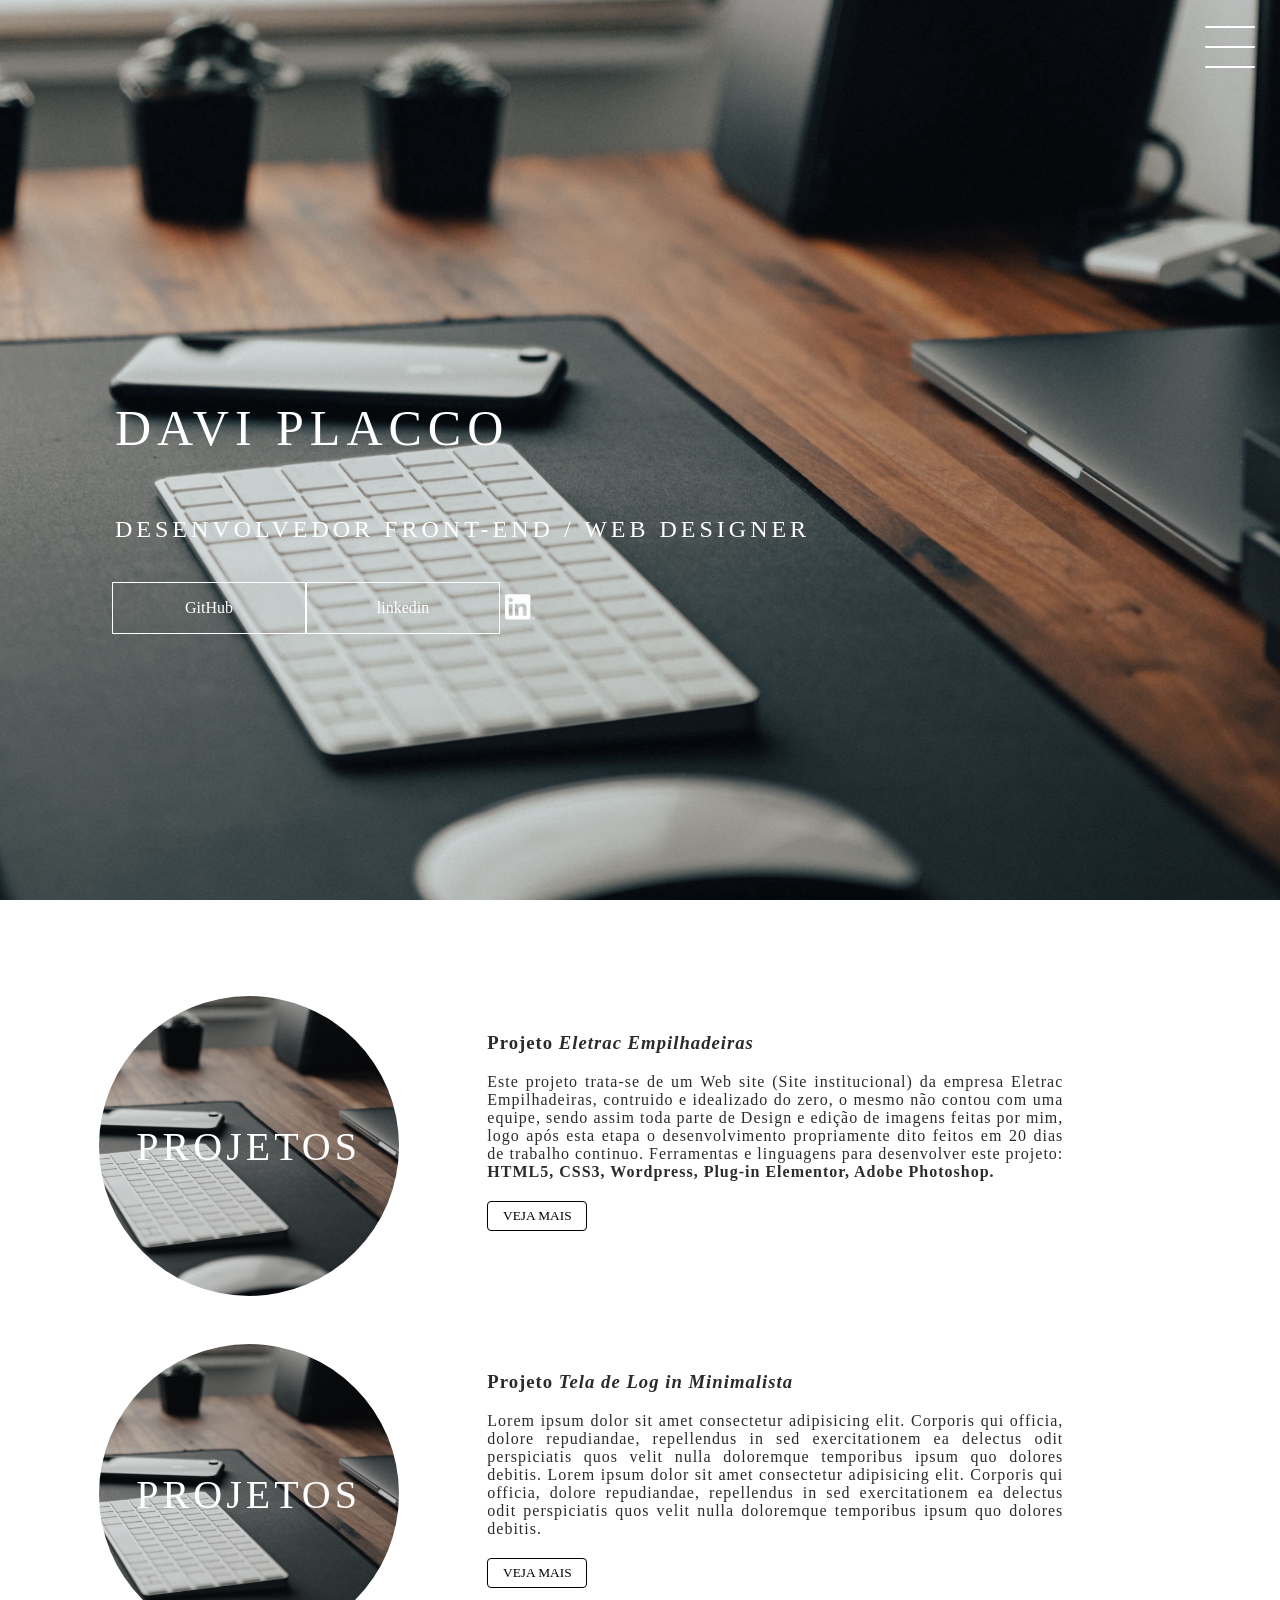
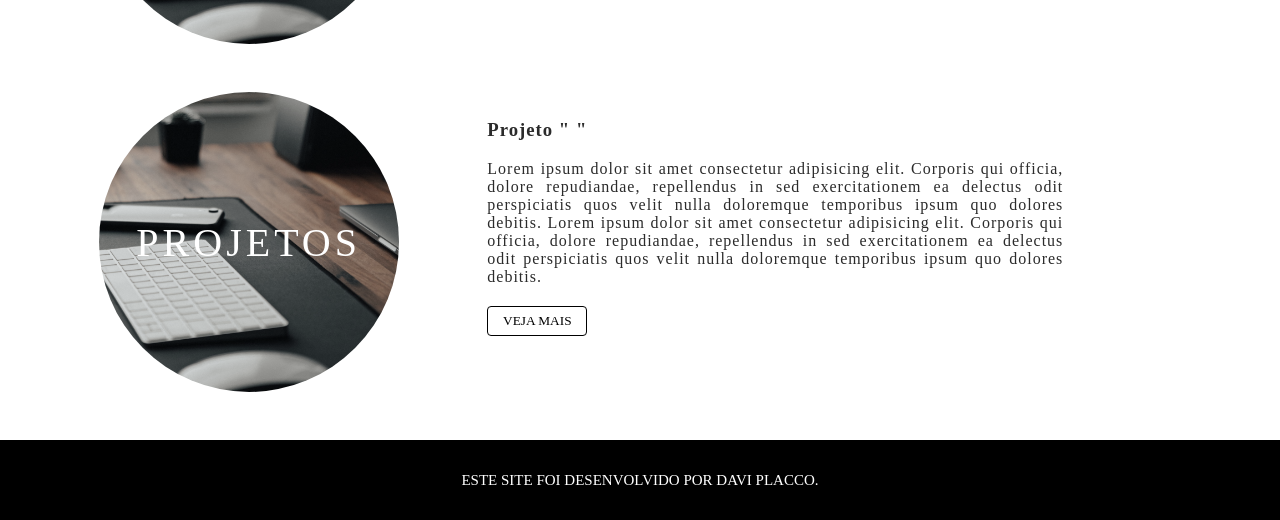
==== index.html @ 572da5db "Adicionando Projeto Tela de Log in" ====
<!DOCTYPE html>
<html lang="pt-Br">
<head>
    <meta charset="UTF-8">
    <meta http-equiv="X-UA-Compatible" content="IE=edge">
    <meta name="viewport" content="width=device-width, initial-scale=1.0">
    <title>Portifólio</title>
    <link rel="stylesheet" href="style.css">
</head>
<body>
    <header class="header-container">
     <div class="container">
         <div class="checkbox-container">
             <div class="checkbox-wrapper">
                <input type="checkbox" id="toggle">
                <label class="checkbox" for="toggle">
                    <div class="trace"></div>
                    <div class="trace"></div>
                    <div class="trace"></div>
                </label>
                <div class="menu"></div>
                 <nav class="menu-items">
                  <ul>
                     <li>
                      <a href="https://github.com/DaviPlacco">Git Hub</a>
                     </li>
                     <br>
                     <li>
                      <a href="https://www.linkedin.com/in/davi-placco-9b943217a">LINKEDIN</a> 
                     </li>
                     <br>
                     <li>
                      <a href="#">CURRÍCULO</a>
                     </li>
                   </ul>
                </nav> 
               </div>
         </div>
     </div>
       <h1>DAVI PLACCO</h1>
       <h2>DESENVOLVEDOR FRONT-END / WEB DESIGNER</h2>
       <div class="social-midia"> 
        <a href="https://github.com/DaviPlacco"> GitHub </a>
        <a href="https://www.linkedin.com/in/davi-placco-9b943217a"> linkedin </a>
        <img class="logo-linkedin" src="linkedin.svg">
       </div> 
    </header>
    <main class="container">
        <div class="card-container">
            <div class="card">
                <div class="card-wrapper">
                    <h2> Projetos </h2>
                    <p> VENHA CONFERIR </p>
                </div> 
            </div>      
            <div class="card-text">
                <h3>
                    Projeto<i> Eletrac Empilhadeiras </i> <img src="" alt=""> 
                </h3>
                    Este projeto trata-se de um Web site (Site institucional) da empresa Eletrac Empilhadeiras,
                    contruido e idealizado do zero, o mesmo não contou com uma equipe, sendo assim toda parte de Design
                    e edição de imagens feitas por mim, logo após esta etapa o desenvolvimento propriamente dito feitos
                    em 20 dias de trabalho continuo. Ferramentas e linguagens para desenvolver este projeto:<strong> HTML5, CSS3,
                    Wordpress, Plug-in Elementor, Adobe Photoshop.</strong>
                <button class="botão1"> <a href="https://eletracempilhadeiras.com.br"> VEJA MAIS </a> </button>    
            </div>       
        </div>  
        </div>    
        <div class="card-container">
            <div class="card">
                <div class="card-wrapper">
                    <h2> Projetos </h2>
                    <p> VENHA CONFERIR </p>
                </div> 
            </div>      
            <div class="card-text">
                <h3>
                    Projeto <i> Tela de Log in Minimalista </i>
                </h3>
                    Lorem ipsum dolor sit amet consectetur adipisicing elit. Corporis qui officia,
                     dolore repudiandae, repellendus in sed exercitationem ea delectus odit 
                    perspiciatis quos velit nulla doloremque temporibus ipsum quo dolores debitis.
                    Lorem ipsum dolor sit amet consectetur adipisicing elit. Corporis qui officia,
                     dolore repudiandae, repellendus in sed exercitationem ea delectus odit 
                    perspiciatis quos velit nulla doloremque temporibus ipsum quo dolores debitis.
                    <button class="botão2"> <a href="https://daviplacco.github.io/Login_screen/"> VEJA MAIS </a> </button>
            </div>       
        </div>
        </div>
        <div class="card-container">
            <div class="card">
                <div class="card-wrapper">
                    <h2> Projetos </h2>
                    <p> VENHA CONFERIR </p>
                </div> 
            </div>      
            <div class="card-text">
                <h3>
                    Projeto "            "
                </h3>
                    Lorem ipsum dolor sit amet consectetur adipisicing elit. Corporis qui officia,
                     dolore repudiandae, repellendus in sed exercitationem ea delectus odit 
                    perspiciatis quos velit nulla doloremque temporibus ipsum quo dolores debitis.
                    Lorem ipsum dolor sit amet consectetur adipisicing elit. Corporis qui officia,
                     dolore repudiandae, repellendus in sed exercitationem ea delectus odit 
                    perspiciatis quos velit nulla doloremque temporibus ipsum quo dolores debitis.
                    <button class="botão3"> <a href=""> VEJA MAIS </a> </button>
            </div>       
        </div>
        </div>
    </main>
    <footer class="footer">
        ESTE SITE FOI DESENVOLVIDO POR DAVI PLACCO.
    </footer>
</body>
</html>
---- style.css ----
body{
    margin: 0;
    padding: 0;
}
.header-container{
    width: 100vw;
    height: 100vh;
    background-color: rgb(255, 255, 255);
    background-image: url(background.jpg);
    background-repeat: no-repeat;
    background-position: center;
    background-size: cover;
    display: flex;
    flex-direction: column;
    justify-content: flex-start;
    justify-content: center;
    box-sizing: border-box;
    padding: 0 112px;
    position: relative;
    
}
h1{
    font-size: 50px;
    text-transform: uppercase;
    letter-spacing: 6px;
    color: white;
    border-radius: 5px;
    padding: 3px;
    animation: fade 2s ease-in-out;
    display: flex;
    width: fit-content;
    transition: 600ms ease-in-out;
    font-weight: 100;
}
@keyframes fade{
    0% {opacity: 0;}
    100% {opacity: 1;}
}
h1:hover{
    background-color: rgba(255, 255, 255, 0.842);
    color: black;
    font-weight: 100;
    cursor: grab;
}
h2{
    text-transform: uppercase;
    letter-spacing: 4px;
    color: rgb(255, 255, 255);
    animation: fade2 2.5s ease-in-out;
    width: fit-content;
    transition: 600ms ease-in-out;
    padding: 3px;
    font-weight: 100;
}
@keyframes fade2{
    0% {opacity: 0;}
    100% {opacity: 1;}
}
h2:hover{
    background-color: rgba(255, 255, 255, 0.842);
    color: black;
    font-weight: 100;
    cursor: grab;
}
.social-midia{
    margin-top: 1rem;
    display: flex;
    
}
.social-midia a{
    text-decoration: none;
    color: white;
    padding: 1rem 4rem;
    border: solid 1px white;
    min-width: 4rem;
    display: flex;
    align-items: center;
    justify-content: center;
    transition: 0.5s ease-in-out;
    animation: fade3 2.8s ease-in-out;
}
@keyframes fade3{
    0%{opacity: 0;}
    100%{opacity: 1;}
}
a:hover{
    background-color: white;
    color: black;
    
}
.checkbox-container{
    display: flex;
    align-items: center;
    justify-content: center;
}
.checkbox{
    width: 100px;
    height: 100px;
    position: absolute;
    right: 0;
    top: 0;
    cursor: pointer;
    display: flex;
    justify-content: center;
    z-index: 9999;
    transition: 400ms ease-in-out 0s;
}
.checkbox .trace{
    width: 50px;
    height: 2px;
    border-radius: 4px;
    background-color: white;
    position: absolute;
    transition: 0.5s ease-in-out;
}
.checkbox .trace:nth-child(1){
    top: 26px;
    transform: rotate(0);
}
.checkbox .trace:nth-child(2){
    top: 46px;
    transform: rotate(0);
}
.checkbox .trace:nth-child(3){
    top: 66px;
    transform: rotate(0);
}
#toggle{
    display: none;
    transition: 200ms ease-in-out;
}
.menu{
    position: absolute;
    top: 28px;
    right: 30px;
    background-color: transparent;
    width: 10px;
    border-radius: 50%;
    box-shadow: 0px 0px 0px 0px;
    z-index: -1;
    transition: 400ms ease-in-out;
}
.menu-items{
    position: fixed;
    width: 100%;
    height: 100vh;
    right: 100px;
    bottom: 200px;
    left: 20px;
    display: flex;
    justify-content: center;
    align-items: center;
    z-index: 2;
    opacity: 0;
    visibility: hidden;
    transition: 400ms ease-in-out;

}
.menu-items ul{
    list-style-type: none;
}
.menu-items ul li a{
    margin: 10px 0px;
    color: black;
    text-decoration: none;
    text-transform: uppercase;
    letter-spacing: 4px;
    font-size: 40px;
    justify-content: center;
    align-items: center;
}
#toggle:checked + .checkbox .trace:nth-child(1){
    transform: rotate(45deg);
    top: 47px;
    background-color: black;
    z-index: 2;
}
#toggle:checked + .checkbox .trace:nth-child(2){
    transform: translate(-100px);
    width: 30px;
    visibility: hidden;
    opacity: 0;
    background-color: black;
    z-index: 2;
}
#toggle:checked + .checkbox .trace:nth-child(3){
    transform: rotate(-45deg);
    top: 48px;
    background-color: black;
    z-index: 2;
}
#toggle:checked + .checkbox{
    background-color: white;
}
#toggle:checked ~ .menu{
    box-shadow: 0px 0px 0px 100vmax #fff;
    z-index: 1;
    
}
#toggle:checked ~ .menu-items{
   visibility: visible;
   opacity: 1;
}
.logo-linkedin{
    width: 30px;
    height: 30px;
    align-items: center;
    padding-top: 10px;
    padding-left: 5px;
    transition: 0.5s ease-in-out;
    animation: fade-in 2.5s ease-in-out;
}
@keyframes fade-in{
    0%{opacity: 0;}
    100%{opacity: 1;}
}
.logo-linkedin:hover{
    transform: scale(1.1);
    cursor: grab;
}
.container{
    height: auto;
    width: auto;
    display: flex;
    flex-direction: column;
    justify-content: space-evenly;
    margin: 3rem 0;
}
.card-container{
    display: flex;
    justify-content: space-evenly;
    width: 90%;
    align-items: center;
}
.card{
    width: 300px;
    height: 300px;
    justify-content: center;
    align-items: center;
    margin: 3rem 0 0 0;
    border-radius: 100%;
    margin-left: 10px;
    display: flex;
    background-color: white;
    background-image: url(background.jpg);
    background-position: center;
    background-size: cover;
    background-repeat: no-repeat;
    filter: grayscale(0.5);
    transition: 0.5s ease-in-out;
    color: black;
    cursor: pointer;
}
.card-text{
    width: 50%;
    letter-spacing: 1px;
    color: rgb(43, 43, 43);
    text-align: justify;
}
.card-wrapper{
    text-align: center;
    display: flex;
    justify-content: center;
    flex-direction: column;
    align-items: center;
    position: relative;
}
.card-wrapper::before{
    position: absolute;
    content: '';
    height: 100px;
    width: 100px;
    border-radius: 50%;
    display: block;
    opacity: 0;
    transition: 0.5s ease-in-out;
    border: 1px solid white;
}
.card-wrapper h2{
    font-size: 40px;
    margin: 0%;
    text-transform: uppercase;
    transition: 0.5s ease-in-out;
}
.card-wrapper p{
    font-size: 0px;
    visibility: visible;
    text-transform: uppercase;
    font-weight: bold;
    transition: 0.5s ease-in-out;
}
.card:hover{
    filter: unset;
    box-shadow: 0px 5px 12px 0px rgba(0, 0, 0, 0.913);
}
.card:hover > .card-wrapper::before{
    opacity: 1;
    height: 260px;
    width: 260px;
}
.card:hover > .card-wrapper p{
    visibility: visible;
    opacity: 1;
    font-size: 14px;
    color: rgb(255, 255, 255);
    
}
.footer{
    display: flex;
    font-size: 15px;
    width: 100%;
    height: 80px;
    background-color: black;
    color: white;
    align-items: center;
    justify-content: center;
}
.botão1{
    width: 100px;
    height: 30px;
    color: black;
    border: solid 0.5px black;
    background-color: transparent;
    border-radius: 4px;
    display: flex;
    align-items: center;
    justify-content: center;
    transition: 0.5s ease-in-out;
    animation: fade-1 2.5s ease-in-out;
    margin: 20px 0 0 0;
    text-decoration: none;
}
.botão1 a{
    text-decoration: none;
    color: black;
    font-family: Georgia, 'Times New Roman', Times, serif;
}
@keyframes fade-1{
    0% {opacity: 0;}
    100% {opacity: 1;}
}
.botão1:hover{
    scale: 1.05;
    box-shadow: 0px 5px 5px 0px black;
    cursor: grabbing;
}
.botão2{
    width: 100px;
    height: 30px;
    color: black;
    border: solid 0.5px black;
    background-color: transparent;
    border-radius: 4px;
    display: flex;
    align-items: center;
    justify-content: center;
    transition: 0.5s ease-in-out;
    animation: fade-1 2.5s ease-in-out;
    margin: 20px 0 0 0;
    text-decoration: none;
}
.botão2 a{
    text-decoration: none;
    color: black;
    font-family: Georgia, 'Times New Roman', Times, serif;
}
@keyframes fade-1{
    0% {opacity: 0;}
    100% {opacity: 1;}
}
.botão2:hover{
    scale: 1.05;
    box-shadow: 0px 5px 5px 0px black;
    cursor: grabbing;
}
.botão3{
    width: 100px;
    height: 30px;
    color: black;
    border: solid 0.5px black;
    background-color: transparent;
    border-radius: 4px;
    display: flex;
    align-items: center;
    justify-content: center;
    transition: 0.5s ease-in-out;
    animation: fade-1 2.5s ease-in-out;
    margin: 20px 0 0 0;
    text-decoration: none;
}
.botão3 a{
    text-decoration: none;
    color: black;
    font-family: Georgia, 'Times New Roman', Times, serif;
}
@keyframes fade-1{
    0% {opacity: 0;}
    100% {opacity: 1;}
}
.botão3:hover{
    scale: 1.05;
    box-shadow: 0px 5px 5px 0px black;
    cursor: grabbing;
}
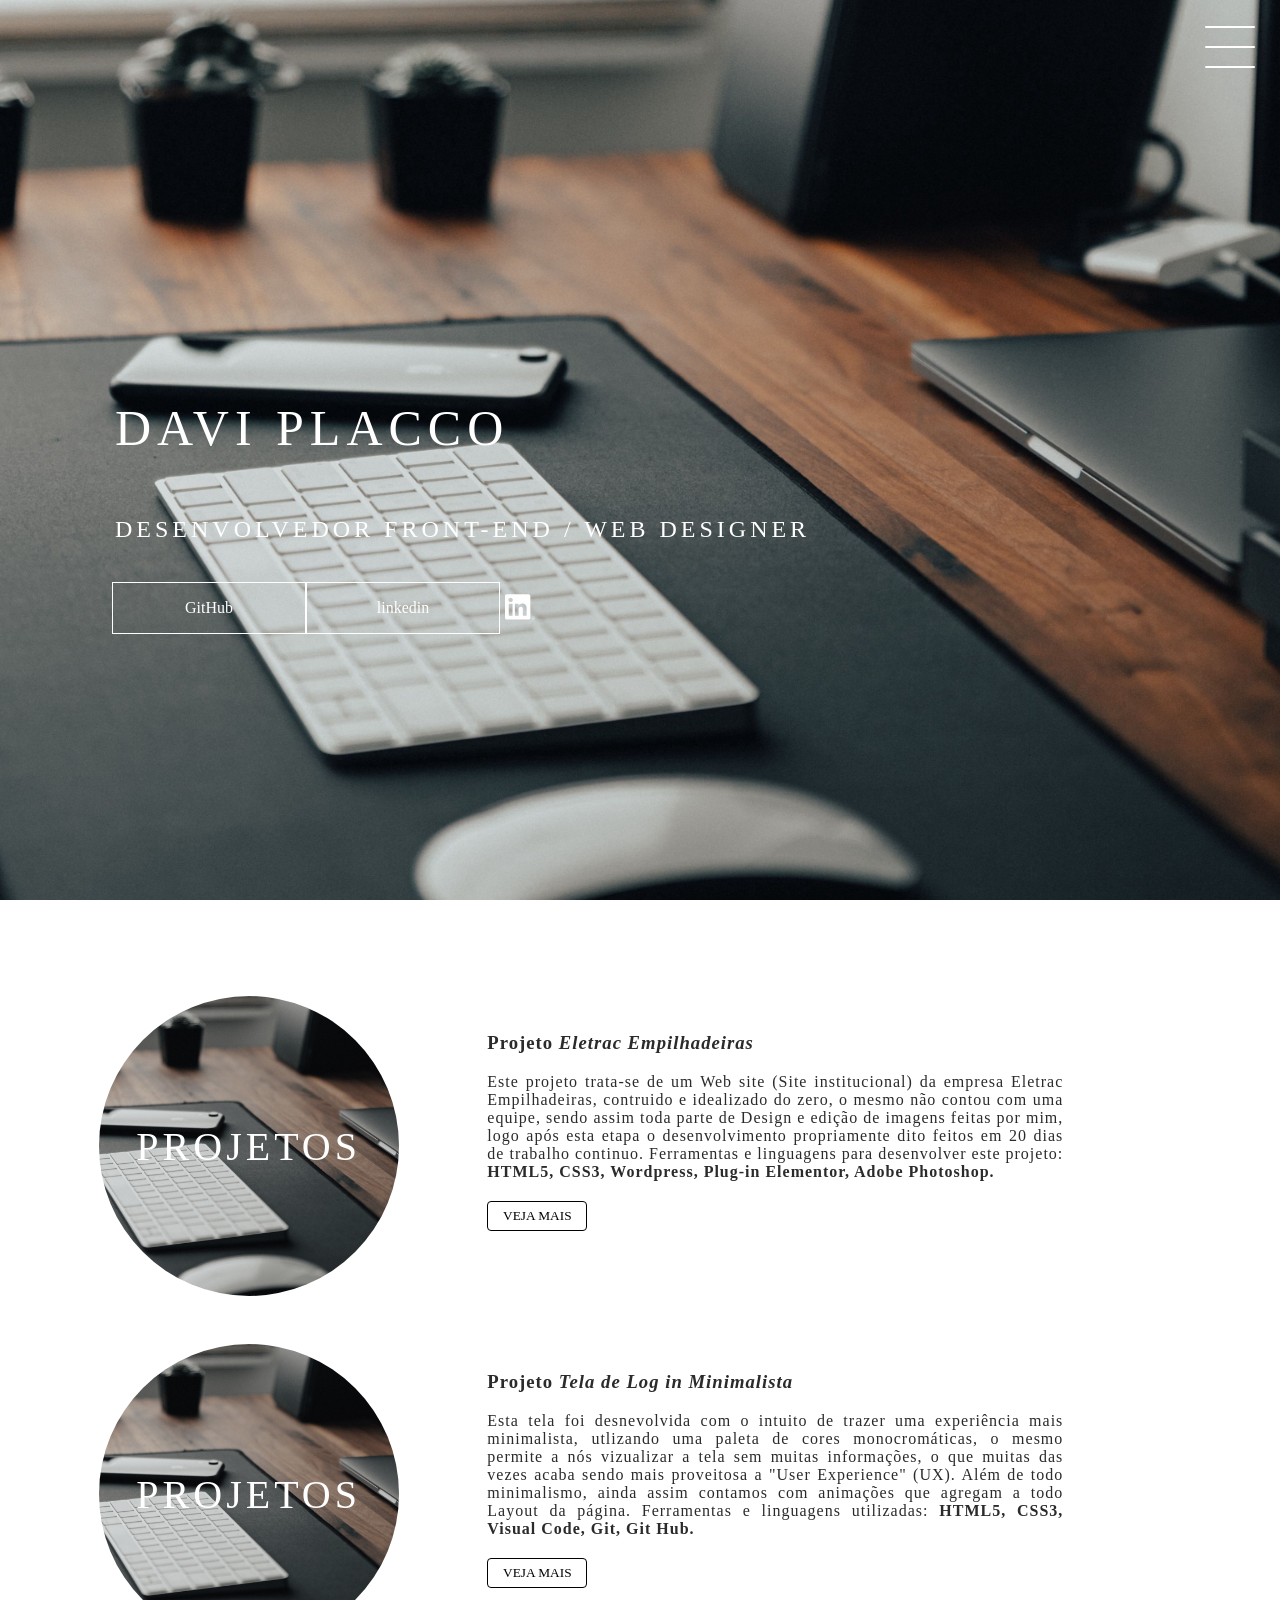
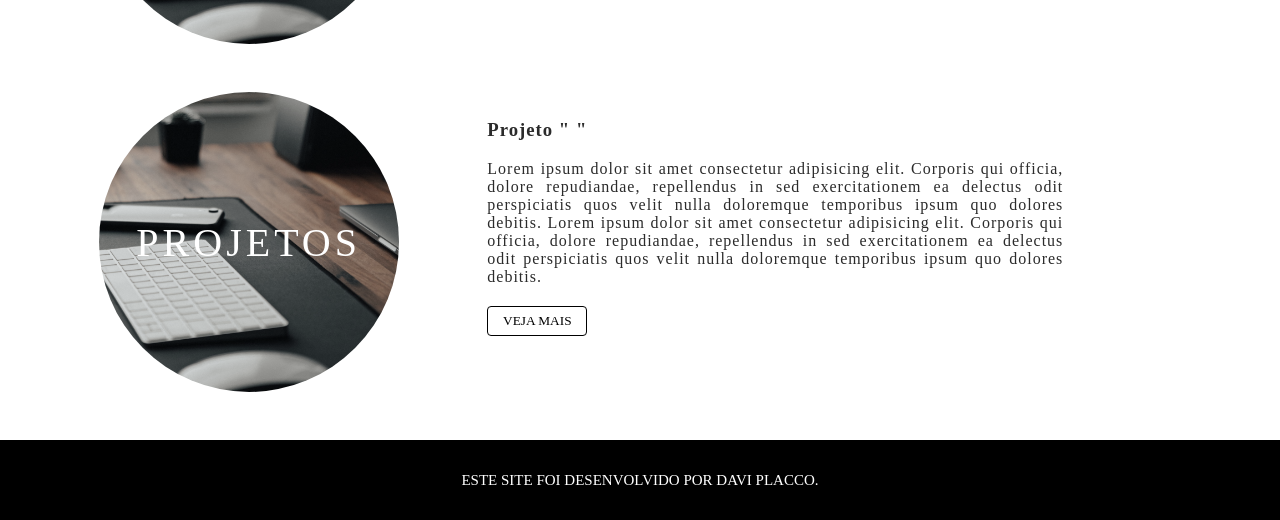
==== commit d6b06d05: "Adicionando texto ao projeto" ====
--- a/index.html
+++ b/index.html
@@ -77,12 +77,11 @@
                 <h3>
                     Projeto <i> Tela de Log in Minimalista </i>
                 </h3>
-                    Lorem ipsum dolor sit amet consectetur adipisicing elit. Corporis qui officia,
-                     dolore repudiandae, repellendus in sed exercitationem ea delectus odit 
-                    perspiciatis quos velit nulla doloremque temporibus ipsum quo dolores debitis.
-                    Lorem ipsum dolor sit amet consectetur adipisicing elit. Corporis qui officia,
-                     dolore repudiandae, repellendus in sed exercitationem ea delectus odit 
-                    perspiciatis quos velit nulla doloremque temporibus ipsum quo dolores debitis.
+                    Esta tela foi desnevolvida com o intuito de trazer uma experiência mais minimalista,
+                    utlizando uma paleta de cores monocromáticas, o mesmo permite a nós vizualizar a tela
+                    sem muitas informações, o que muitas das vezes acaba sendo mais proveitosa a "User Experience" (UX). 
+                    Além de todo minimalismo, ainda assim contamos com animações que agregam a todo Layout da página. Ferramentas 
+                    e linguagens utilizadas: <strong> HTML5, CSS3, Visual Code, Git, Git Hub. </strong>
                     <button class="botão2"> <a href="https://daviplacco.github.io/Login_screen/"> VEJA MAIS </a> </button>
             </div>       
         </div>
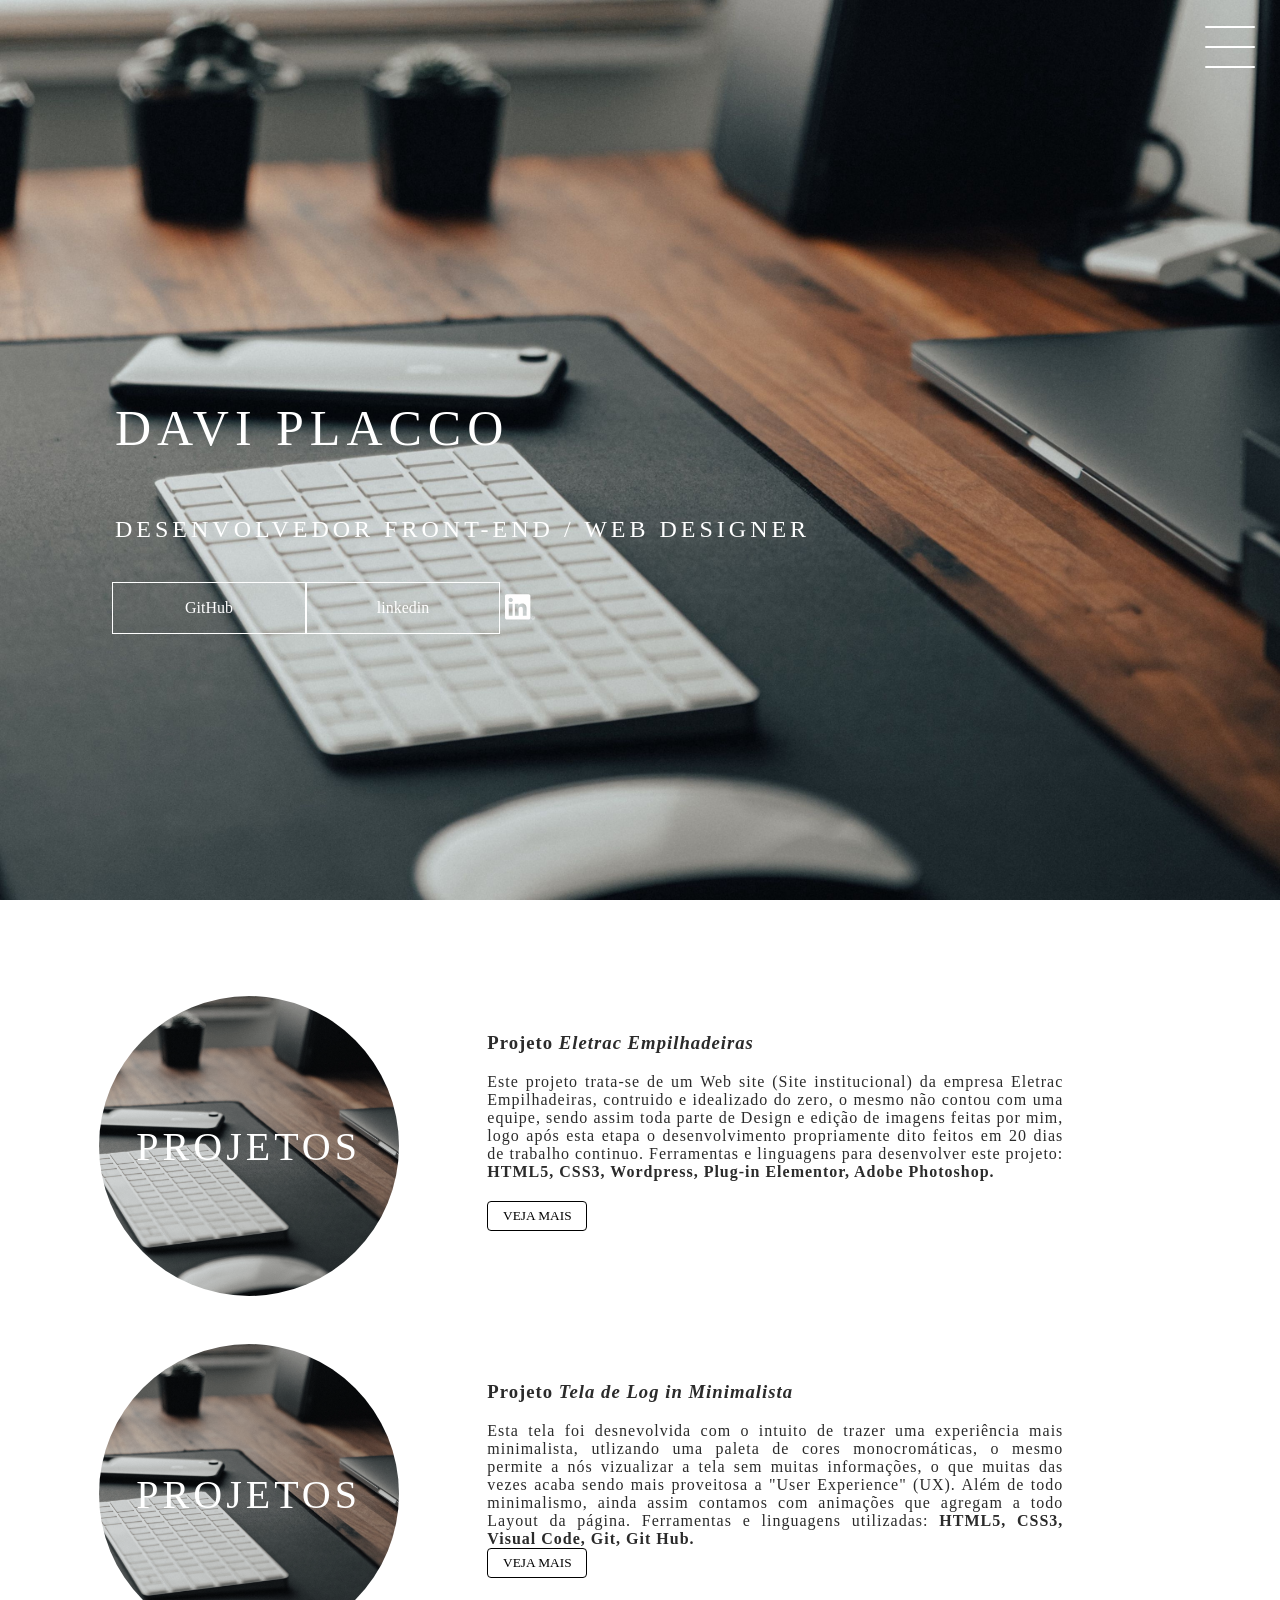
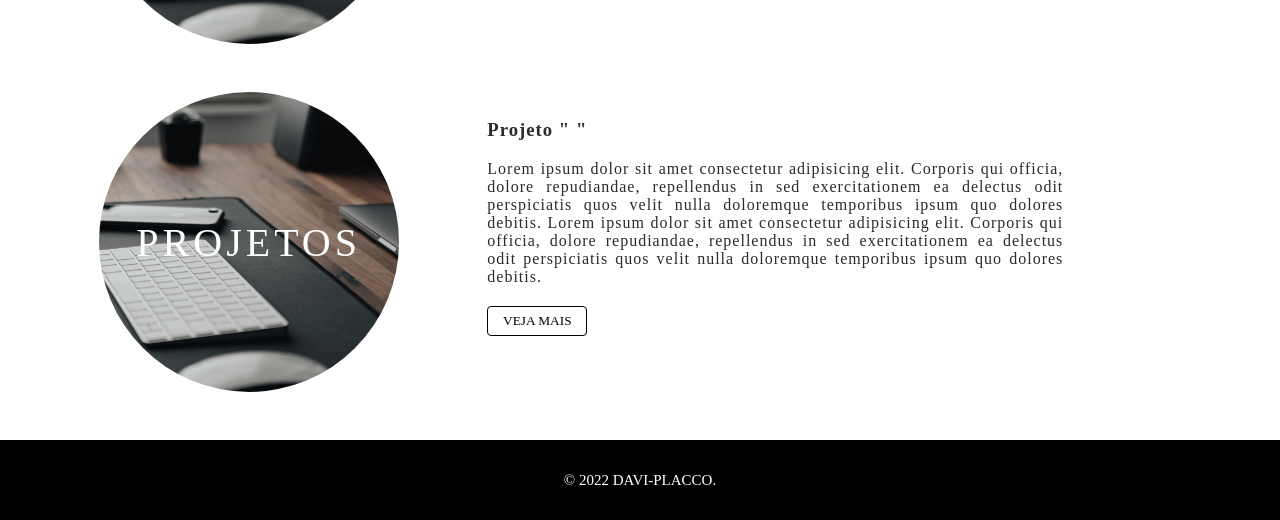
==== commit e10a1f7d: "Copyright" ====
--- a/index.html
+++ b/index.html
@@ -109,7 +109,7 @@
         </div>
     </main>
     <footer class="footer">
-        ESTE SITE FOI DESENVOLVIDO POR DAVI PLACCO.
+        © 2022 DAVI-PLACCO.
     </footer>
 </body>
 </html>
--- a/style.css
+++ b/style.css
@@ -12,12 +12,10 @@
     background-size: cover;
     display: flex;
     flex-direction: column;
-    justify-content: flex-start;
     justify-content: center;
     box-sizing: border-box;
     padding: 0 112px;
     position: relative;
-    
 }
 h1{
     font-size: 50px;
@@ -65,7 +63,7 @@
 .social-midia{
     margin-top: 1rem;
     display: flex;
-    
+
 }
 .social-midia a{
     text-decoration: none;
@@ -145,6 +143,7 @@
     width: 100%;
     height: 100vh;
     right: 100px;
+    top: 10px;
     bottom: 200px;
     left: 20px;
     display: flex;
@@ -195,7 +194,6 @@
 #toggle:checked ~ .menu{
     box-shadow: 0px 0px 0px 100vmax #fff;
     z-index: 1;
-    
 }
 #toggle:checked ~ .menu-items{
    visibility: visible;
@@ -308,7 +306,7 @@
 .footer{
     display: flex;
     font-size: 15px;
-    width: 100%;
+    width: 100vw;
     height: 80px;
     background-color: black;
     color: white;
@@ -356,7 +354,6 @@
     justify-content: center;
     transition: 0.5s ease-in-out;
     animation: fade-1 2.5s ease-in-out;
-    margin: 20px 0 0 0;
     text-decoration: none;
 }
 .botão2 a{
@@ -401,4 +398,4 @@
     scale: 1.05;
     box-shadow: 0px 5px 5px 0px black;
     cursor: grabbing;
-}+}
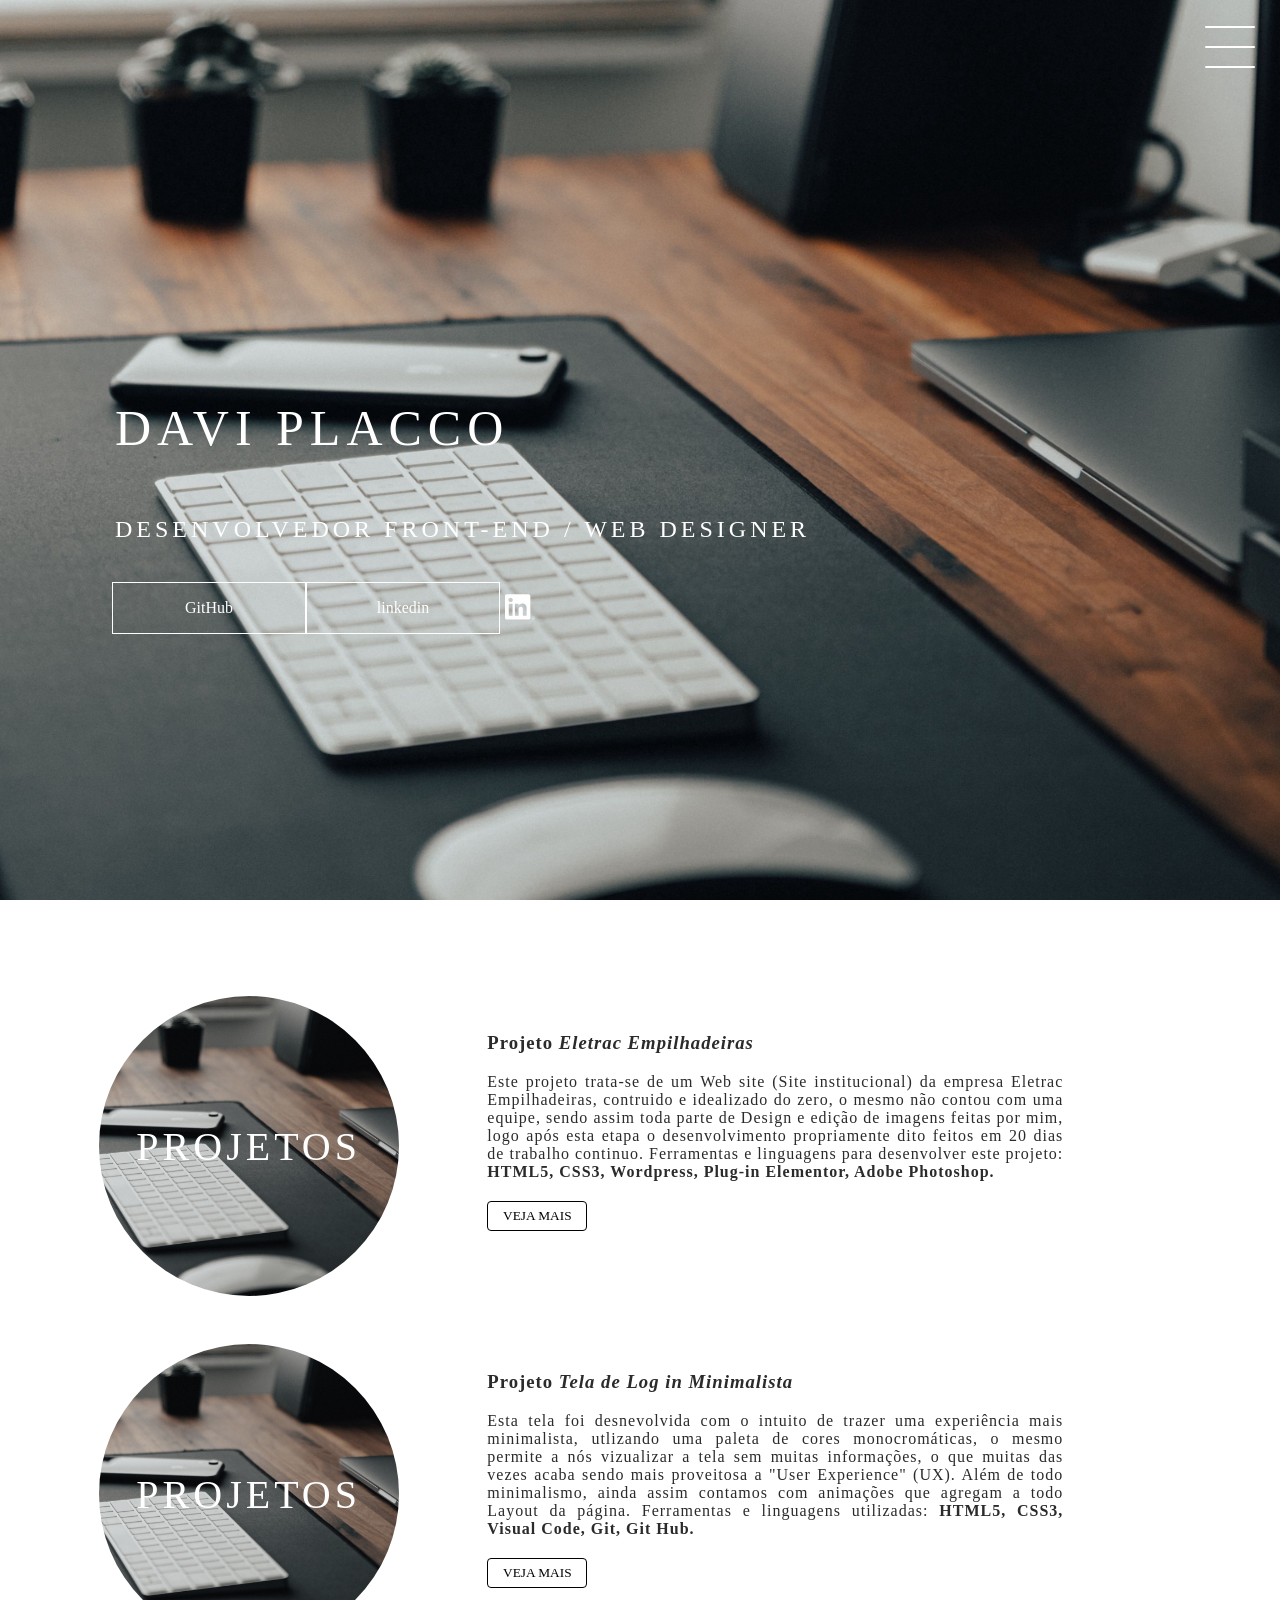
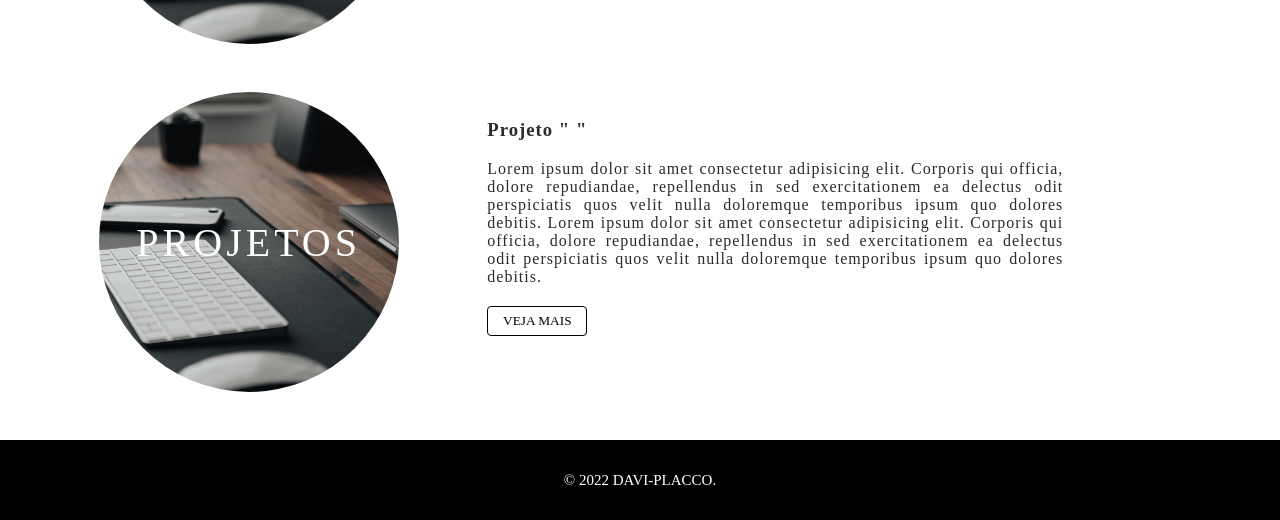
==== commit e59efc73: "Margin Button2" ====
--- a/index.html
+++ b/index.html
@@ -8,6 +8,7 @@
     <link rel="stylesheet" href="style.css">
 </head>
 <body>
+    <!-- Here has the header-container -->
     <header class="header-container">
      <div class="container">
          <div class="checkbox-container">
@@ -45,6 +46,7 @@
         <img class="logo-linkedin" src="linkedin.svg">
        </div> 
     </header>
+    <!-- Main conatiner -->
     <main class="container">
         <div class="card-container">
             <div class="card">
@@ -108,6 +110,7 @@
         </div>
         </div>
     </main>
+    <!-- Footer with the cop. -->
     <footer class="footer">
         © 2022 DAVI-PLACCO.
     </footer>
--- a/style.css
+++ b/style.css
@@ -1,7 +1,9 @@
+/* The simple Design and mono. colors choise */
 body{
     margin: 0;
     padding: 0;
 }
+/* Header container */
 .header-container{
     width: 100vw;
     height: 100vh;
@@ -216,6 +218,7 @@
     transform: scale(1.1);
     cursor: grab;
 }
+/* Main container here */
 .container{
     height: auto;
     width: auto;
@@ -303,6 +306,95 @@
     color: rgb(255, 255, 255);
     
 }
+/* The button below has the simple hover animation - Turn the animation only whith the box-shadow atribute */
+.botão1{
+    width: 100px;
+    height: 30px;
+    color: black;
+    border: solid 0.5px black;
+    background-color: transparent;
+    border-radius: 4px;
+    display: flex;
+    align-items: center;
+    justify-content: center;
+    transition: 0.5s ease-in-out;
+    animation: fade-1 2.5s ease-in-out;
+    margin: 20px 0 0 0;
+    text-decoration: none;
+}
+.botão1 a{
+    text-decoration: none;
+    color: black;
+    font-family: Georgia, 'Times New Roman', Times, serif;
+}
+@keyframes fade-1{
+    0% {opacity: 0;}
+    100% {opacity: 1;}
+}
+.botão1:hover{
+    scale: 1.05;
+    box-shadow: 0px 5px 5px 0px black;
+    cursor: grabbing;
+}
+.botão2{
+    width: 100px;
+    height: 30px;
+    color: black;
+    border: solid 0.5px black;
+    background-color: transparent;
+    border-radius: 4px;
+    display: flex;
+    align-items: center;
+    justify-content: center;
+    transition: 0.5s ease-in-out;
+    animation: fade-1 2.5s ease-in-out;
+    margin: 20px 0 0 0;
+    text-decoration: none;
+}
+.botão2 a{
+    text-decoration: none;
+    color: black;
+    font-family: Georgia, 'Times New Roman', Times, serif;
+}
+@keyframes fade-1{
+    0% {opacity: 0;}
+    100% {opacity: 1;}
+}
+.botão2:hover{
+    scale: 1.05;
+    box-shadow: 0px 5px 5px 0px black;
+    cursor: grabbing;
+}
+.botão3{
+    width: 100px;
+    height: 30px;
+    color: black;
+    border: solid 0.5px black;
+    background-color: transparent;
+    border-radius: 4px;
+    display: flex;
+    align-items: center;
+    justify-content: center;
+    transition: 0.5s ease-in-out;
+    animation: fade-1 2.5s ease-in-out;
+    margin: 20px 0 0 0;
+    text-decoration: none;
+}
+.botão3 a{
+    text-decoration: none;
+    color: black;
+    font-family: Georgia, 'Times New Roman', Times, serif;
+}
+@keyframes fade-1{
+    0% {opacity: 0;}
+    100% {opacity: 1;}
+}
+.botão3:hover{
+    scale: 1.05;
+    box-shadow: 0px 5px 5px 0px black;
+    cursor: grabbing;
+}
+/* Footer container here */
 .footer{
     display: flex;
     font-size: 15px;
@@ -312,90 +404,4 @@
     color: white;
     align-items: center;
     justify-content: center;
-}
-.botão1{
-    width: 100px;
-    height: 30px;
-    color: black;
-    border: solid 0.5px black;
-    background-color: transparent;
-    border-radius: 4px;
-    display: flex;
-    align-items: center;
-    justify-content: center;
-    transition: 0.5s ease-in-out;
-    animation: fade-1 2.5s ease-in-out;
-    margin: 20px 0 0 0;
-    text-decoration: none;
-}
-.botão1 a{
-    text-decoration: none;
-    color: black;
-    font-family: Georgia, 'Times New Roman', Times, serif;
-}
-@keyframes fade-1{
-    0% {opacity: 0;}
-    100% {opacity: 1;}
-}
-.botão1:hover{
-    scale: 1.05;
-    box-shadow: 0px 5px 5px 0px black;
-    cursor: grabbing;
-}
-.botão2{
-    width: 100px;
-    height: 30px;
-    color: black;
-    border: solid 0.5px black;
-    background-color: transparent;
-    border-radius: 4px;
-    display: flex;
-    align-items: center;
-    justify-content: center;
-    transition: 0.5s ease-in-out;
-    animation: fade-1 2.5s ease-in-out;
-    text-decoration: none;
-}
-.botão2 a{
-    text-decoration: none;
-    color: black;
-    font-family: Georgia, 'Times New Roman', Times, serif;
-}
-@keyframes fade-1{
-    0% {opacity: 0;}
-    100% {opacity: 1;}
-}
-.botão2:hover{
-    scale: 1.05;
-    box-shadow: 0px 5px 5px 0px black;
-    cursor: grabbing;
-}
-.botão3{
-    width: 100px;
-    height: 30px;
-    color: black;
-    border: solid 0.5px black;
-    background-color: transparent;
-    border-radius: 4px;
-    display: flex;
-    align-items: center;
-    justify-content: center;
-    transition: 0.5s ease-in-out;
-    animation: fade-1 2.5s ease-in-out;
-    margin: 20px 0 0 0;
-    text-decoration: none;
-}
-.botão3 a{
-    text-decoration: none;
-    color: black;
-    font-family: Georgia, 'Times New Roman', Times, serif;
-}
-@keyframes fade-1{
-    0% {opacity: 0;}
-    100% {opacity: 1;}
-}
-.botão3:hover{
-    scale: 1.05;
-    box-shadow: 0px 5px 5px 0px black;
-    cursor: grabbing;
-}
+}
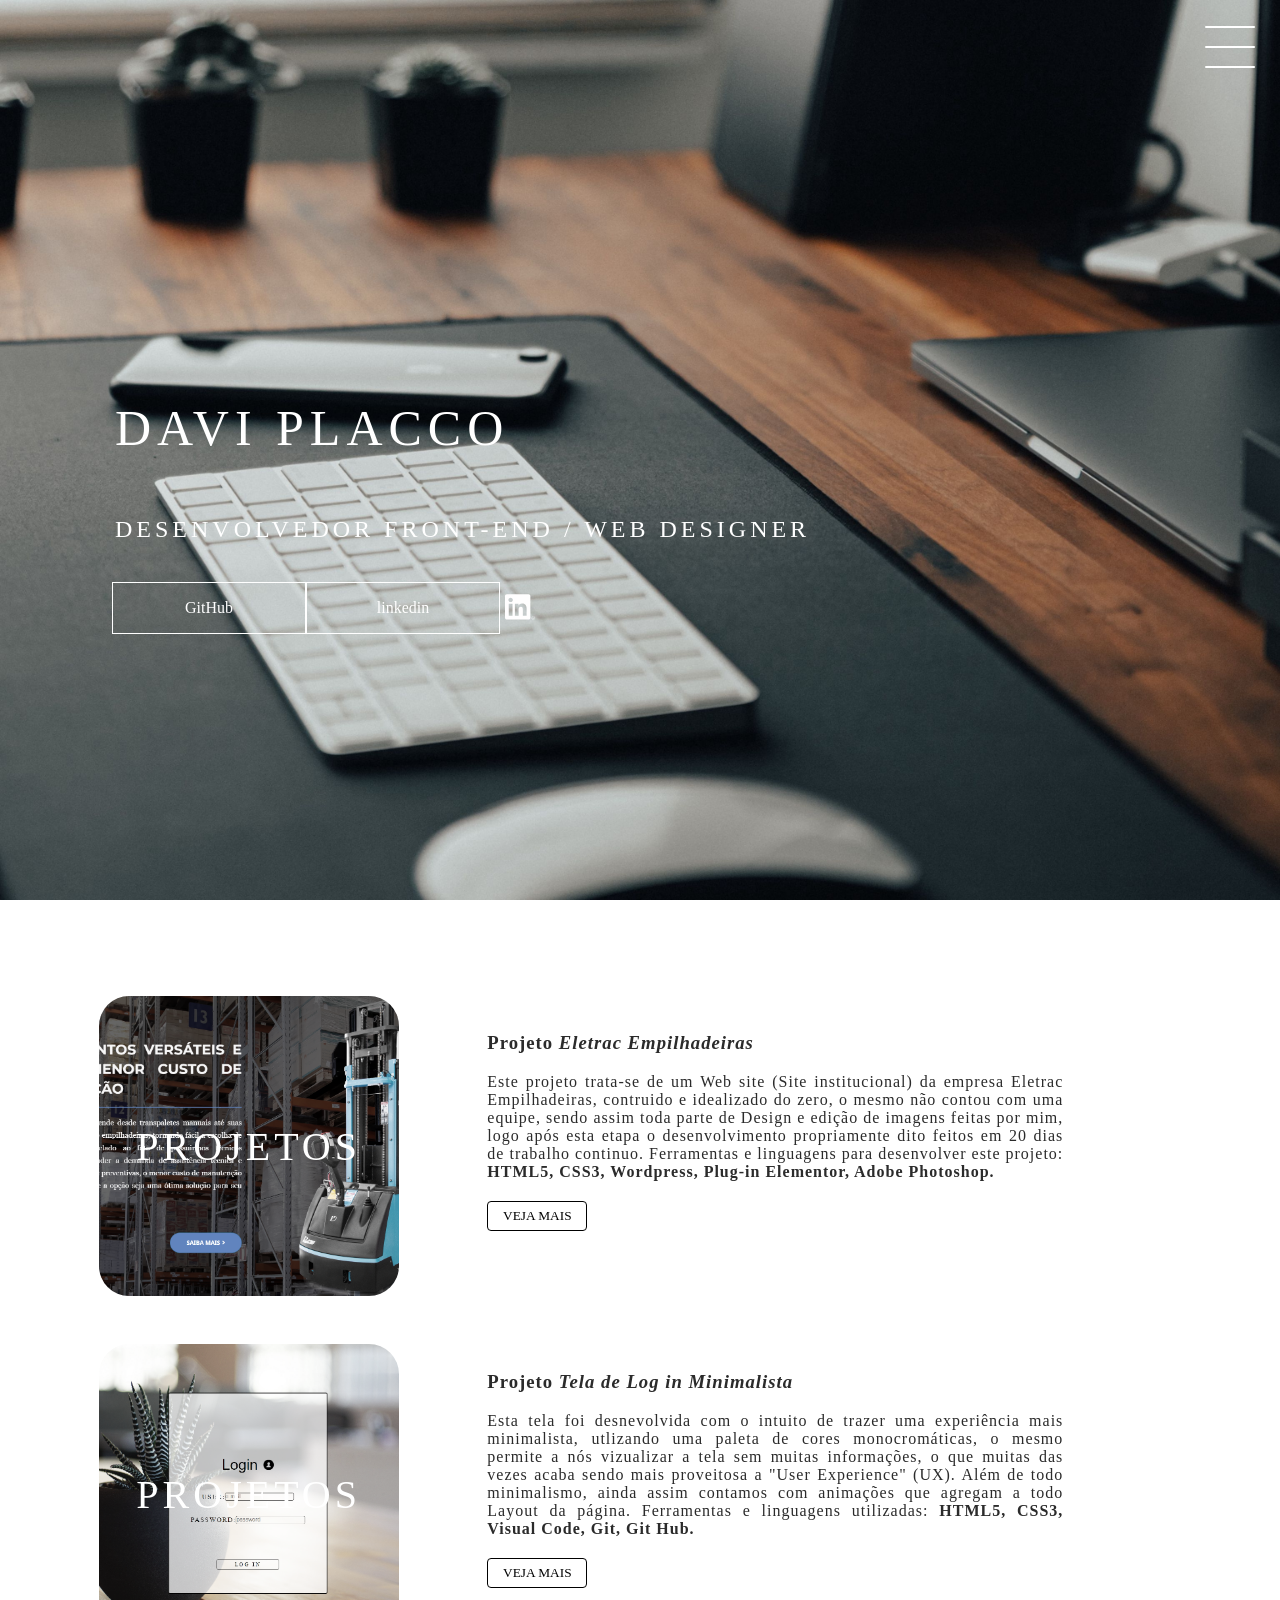
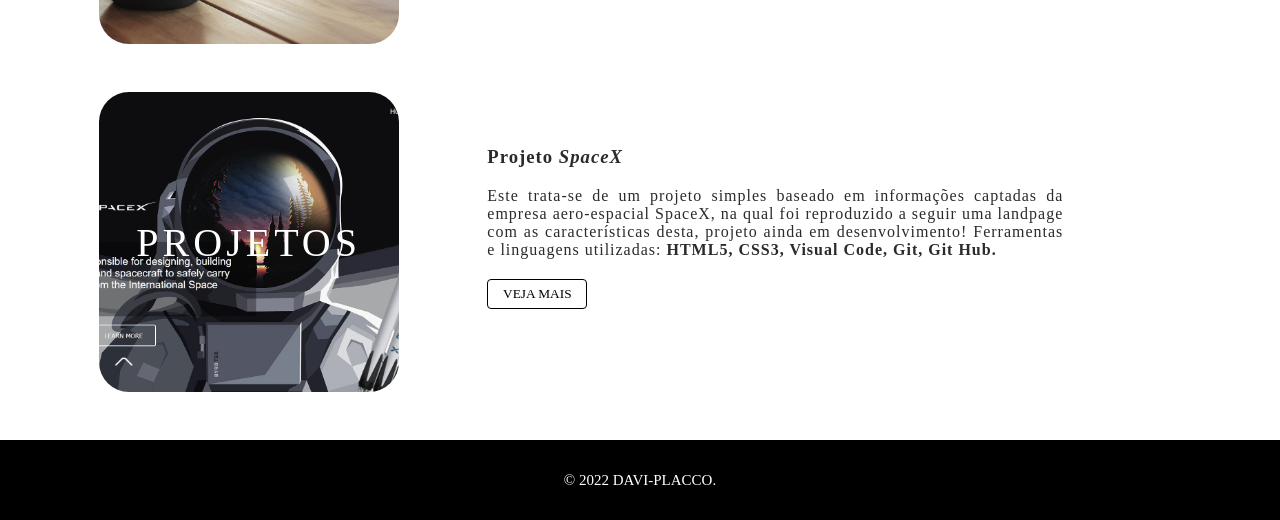
==== commit 504100c4: "Add some projects at the Port" ====
--- a/index.html
+++ b/index.html
@@ -68,9 +68,9 @@
             </div>       
         </div>  
         </div>    
-        <div class="card-container">
-            <div class="card">
-                <div class="card-wrapper">
+        <div class="card-container2">
+            <div class="card2">
+                <div class="card-wrapper2">
                     <h2> Projetos </h2>
                     <p> VENHA CONFERIR </p>
                 </div> 
@@ -88,24 +88,19 @@
             </div>       
         </div>
         </div>
-        <div class="card-container">
-            <div class="card">
-                <div class="card-wrapper">
+        <div class="card-container3">
+            <div class="card3">
+                <div class="card-wrapper3">
                     <h2> Projetos </h2>
                     <p> VENHA CONFERIR </p>
                 </div> 
             </div>      
             <div class="card-text">
                 <h3>
-                    Projeto "            "
+                    Projeto <i> SpaceX </i>
                 </h3>
-                    Lorem ipsum dolor sit amet consectetur adipisicing elit. Corporis qui officia,
-                     dolore repudiandae, repellendus in sed exercitationem ea delectus odit 
-                    perspiciatis quos velit nulla doloremque temporibus ipsum quo dolores debitis.
-                    Lorem ipsum dolor sit amet consectetur adipisicing elit. Corporis qui officia,
-                     dolore repudiandae, repellendus in sed exercitationem ea delectus odit 
-                    perspiciatis quos velit nulla doloremque temporibus ipsum quo dolores debitis.
-                    <button class="botão3"> <a href=""> VEJA MAIS </a> </button>
+                Este trata-se de um projeto simples baseado em informações captadas da empresa aero-espacial SpaceX, na qual foi reproduzido a seguir uma landpage com as características desta, projeto ainda em desenvolvimento! Ferramentas e linguagens utilizadas: <strong> HTML5, CSS3, Visual Code, Git, Git Hub. </strong>
+                    <button class="botão3"> <a href="https://daviplacco.github.io/Landpage/"> VEJA MAIS </a> </button>
             </div>       
         </div>
         </div>
--- a/style.css
+++ b/style.css
@@ -239,11 +239,11 @@
     justify-content: center;
     align-items: center;
     margin: 3rem 0 0 0;
-    border-radius: 100%;
+    border-radius: 10%;
     margin-left: 10px;
     display: flex;
     background-color: white;
-    background-image: url(background.jpg);
+    background-image: url(/eletrac.png);
     background-position: center;
     background-size: cover;
     background-repeat: no-repeat;
@@ -271,7 +271,7 @@
     content: '';
     height: 100px;
     width: 100px;
-    border-radius: 50%;
+    border-radius: 10%;
     display: block;
     opacity: 0;
     transition: 0.5s ease-in-out;
@@ -292,7 +292,7 @@
 }
 .card:hover{
     filter: unset;
-    box-shadow: 0px 5px 12px 0px rgba(0, 0, 0, 0.913);
+    box-shadow: 0px 10px 12px 0px rgba(0, 0, 0, 0.913);
 }
 .card:hover > .card-wrapper::before{
     opacity: 1;
@@ -306,7 +306,165 @@
     color: rgb(255, 255, 255);
     
 }
-/* The button below has the simple hover animation - Turn the animation only whith the box-shadow atribute */
+.card-container2{
+    display: flex;
+    justify-content: space-evenly;
+    width: 90%;
+    align-items: center;
+}
+.card2{
+    width: 300px;
+    height: 300px;
+    justify-content: center;
+    align-items: center;
+    margin: 3rem 0 0 0;
+    border-radius: 10%;
+    margin-left: 10px;
+    display: flex;
+    background-color: white;
+    background-image: url(/login.png);
+    background-position: center;
+    background-size: cover;
+    background-repeat: no-repeat;
+    filter: grayscale(0.5);
+    transition: 0.5s ease-in-out;
+    color: black;
+    cursor: pointer;
+}
+.card-text{
+    width: 50%;
+    letter-spacing: 1px;
+    color: rgb(43, 43, 43);
+    text-align: justify;
+}
+.card-wrapper2{
+    text-align: center;
+    display: flex;
+    justify-content: center;
+    flex-direction: column;
+    align-items: center;
+    position: relative;
+}
+.card-wrapper2::before{
+    position: absolute;
+    content: '';
+    height: 100px;
+    width: 100px;
+    border-radius: 10%;
+    display: block;
+    opacity: 0;
+    transition: 0.5s ease-in-out;
+    border: 1px solid white;
+}
+.card-wrapper2 h2{
+    font-size: 40px;
+    margin: 0%;
+    text-transform: uppercase;
+    transition: 0.5s ease-in-out;
+}
+.card-wrapper2 p{
+    font-size: 0px;
+    visibility: visible;
+    text-transform: uppercase;
+    font-weight: bold;
+    transition: 0.5s ease-in-out;
+}
+.card2:hover{
+    filter: unset;
+    box-shadow: 0px 10px 12px 0px rgba(0, 0, 0, 0.913);
+}
+.card2:hover > .card-wrapper2::before{
+    opacity: 1;
+    height: 260px;
+    width: 260px;
+}
+.card2:hover > .card-wrapper2 p{
+    visibility: visible;
+    opacity: 1;
+    font-size: 14px;
+    color: rgb(255, 255, 255);
+    
+}
+.card-container3{
+    display: flex;
+    justify-content: space-evenly;
+    width: 90%;
+    align-items: center;
+}
+.card3{
+    width: 300px;
+    height: 300px;
+    justify-content: center;
+    align-items: center;
+    margin: 3rem 0 0 0;
+    border-radius: 10%;
+    margin-left: 10px;
+    display: flex;
+    background-color: white;
+    background-image: url(/spacex.png);
+    background-position: center;
+    background-size: cover;
+    background-repeat: no-repeat;
+    filter: grayscale(0.5);
+    transition: 0.5s ease-in-out;
+    color: black;
+    cursor: pointer;
+}
+.card-text{
+    width: 50%;
+    letter-spacing: 1px;
+    color: rgb(43, 43, 43);
+    text-align: justify;
+}
+.card-wrapper3{
+    text-align: center;
+    display: flex;
+    justify-content: center;
+    flex-direction: column;
+    align-items: center;
+    position: relative;
+}
+.card-wrapper3::before{
+    position: absolute;
+    content: '';
+    height: 100px;
+    width: 100px;
+    border-radius: 10%;
+    display: block;
+    opacity: 0;
+    transition: 0.5s ease-in-out;
+    border: 1px solid white;
+}
+.card-wrapper3 h2{
+    font-size: 40px;
+    margin: 0%;
+    text-transform: uppercase;
+    transition: 0.5s ease-in-out;
+}
+.card-wrapper3 p{
+    font-size: 0px;
+    visibility: visible;
+    text-transform: uppercase;
+    font-weight: bold;
+    transition: 0.5s ease-in-out;
+}
+.card3:hover{
+    filter: unset;
+    box-shadow: 0px 10px 12px 0px rgba(0, 0, 0, 0.913);
+}
+.card3:hover > .card-wrapper3::before{
+    opacity: 1;
+    height: 260px;
+    width: 260px;
+}
+.card3:hover > .card-wrapper2 p{
+    visibility: visible;
+    opacity: 1;
+    font-size: 14px;
+    color: rgb(255, 255, 255);
+    
+}
+/* The button below has the simple hover animation - Turn the animation only with the box-shadow atribute */
 .botão1{
     width: 100px;
     height: 30px;
@@ -404,4 +562,4 @@
     color: white;
     align-items: center;
     justify-content: center;
-}+}
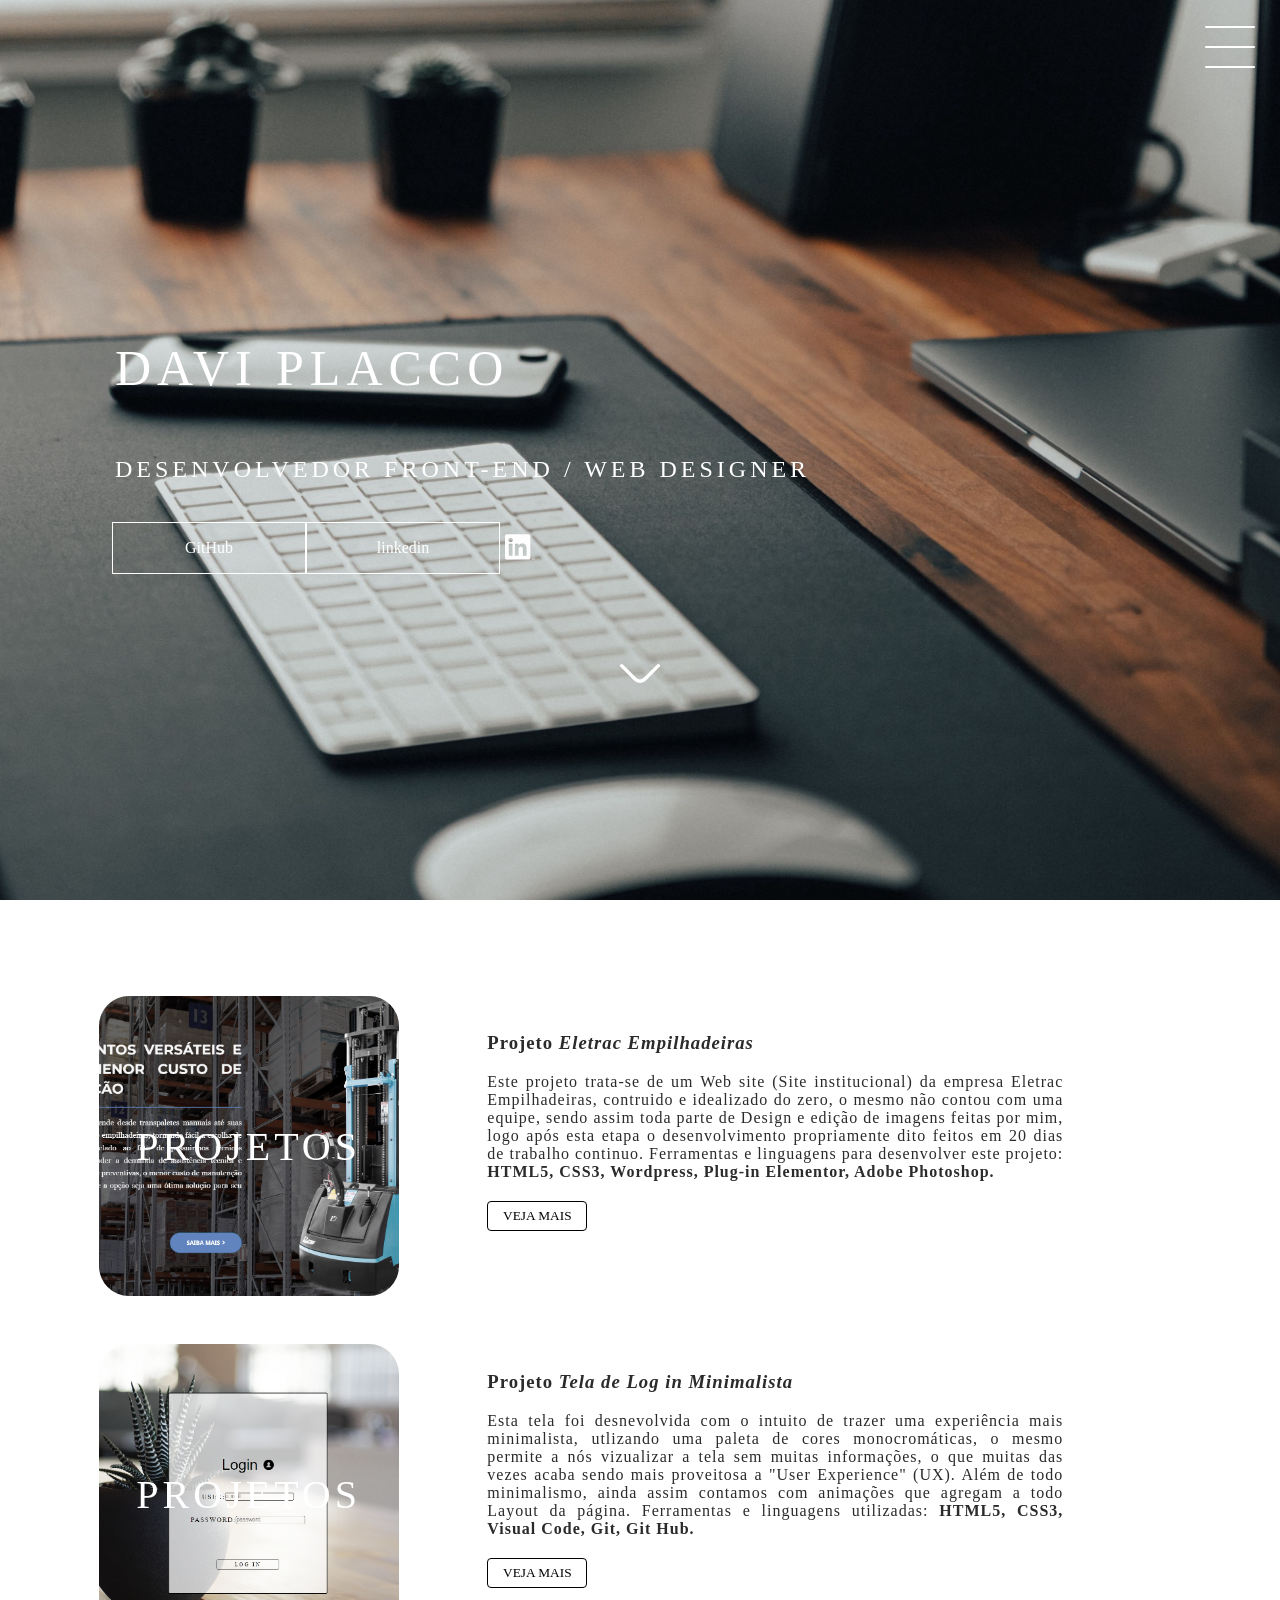
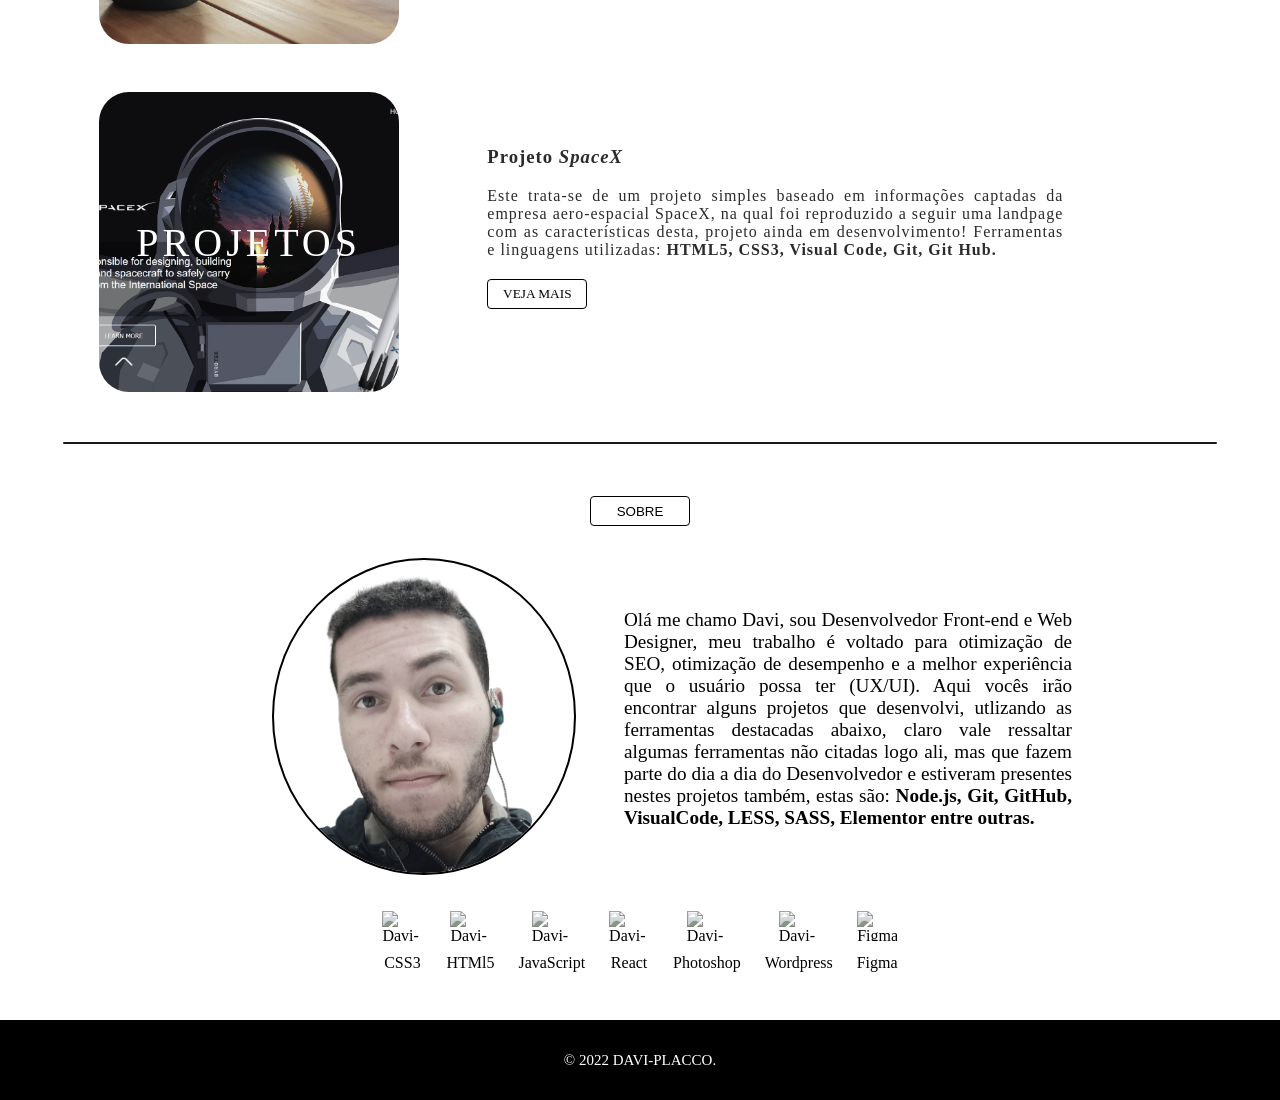
==== commit 794f4143: "Add bio and about me" ====
--- a/index.html
+++ b/index.html
@@ -38,13 +38,16 @@
                </div>
          </div>
      </div>
-       <h1>DAVI PLACCO</h1>
-       <h2>DESENVOLVEDOR FRONT-END / WEB DESIGNER</h2>
+       <h1> <a href="#texto"> DAVI PLACCO </a></h1>
+       <h2> <a href="#texto"> DESENVOLVEDOR FRONT-END / WEB DESIGNER </a> </h2>
        <div class="social-midia"> 
         <a href="https://github.com/DaviPlacco"> GitHub </a>
         <a href="https://www.linkedin.com/in/davi-placco-9b943217a"> linkedin </a>
         <img class="logo-linkedin" src="linkedin.svg">
        </div> 
+       <div class="set">
+         <img src="angulo-para-cima.svg" alt="setaparacima" class="seta">
+        </div> 
     </header>
     <!-- Main conatiner -->
     <main class="container">
@@ -101,9 +104,38 @@
                 </h3>
                 Este trata-se de um projeto simples baseado em informações captadas da empresa aero-espacial SpaceX, na qual foi reproduzido a seguir uma landpage com as características desta, projeto ainda em desenvolvimento! Ferramentas e linguagens utilizadas: <strong> HTML5, CSS3, Visual Code, Git, Git Hub. </strong>
                     <button class="botão3"> <a href="https://daviplacco.github.io/Landpage/"> VEJA MAIS </a> </button>
-            </div>       
+            </div>   
         </div>
-        </div>
+        <br>
+        <div class="sep">
+         <div class="separate">
+         </div>
+        </div> 
+        <div class="aboutcontainer">
+         <button class="about">
+            SOBRE
+          </button>
+        </div>  
+        <div class="containerfour">
+         <div class="aboutme">
+            <div class="pic">
+              <img src="davi.image.png" alt="">
+            </div>
+            <div id="texto">
+                Olá me chamo Davi, sou Desenvolvedor Front-end e Web Designer, meu trabalho é voltado para otimização de SEO, otimização de desempenho e a melhor experiência que o usuário possa ter (UX/UI). Aqui vocês irão encontrar alguns projetos que desenvolvi, utlizando as ferramentas destacadas abaixo, claro vale ressaltar algumas ferramentas não citadas logo ali, mas que fazem parte do dia a dia do Desenvolvedor e estiveram presentes nestes projetos também, estas são: <b> Node.js, Git, GitHub, VisualCode, LESS, SASS, Elementor entre outras. </b>
+            </div>
+          </div>
+        </div>    
+        <div class="tools">
+             <li><img alt="Davi-CSS" height="30" width="40" src="https://raw.githubusercontent.com/devicons/devicon/master/icons/css3/css3-original.svg"> CSS3 </li>
+             <li><img  alt="Davi-HTML" height="30" width="40" src="https://raw.githubusercontent.com/devicons/devicon/master/icons/html5/html5-original.svg"> HTMl5 </li>
+             <li><img alt="Davi-Js" height="30" width="40" src="https://raw.githubusercontent.com/devicons/devicon/master/icons/javascript/javascript-plain.svg"> JavaScript </li>
+             <li><img alt="Davi-React" height="30" width="40" src="https://raw.githubusercontent.com/devicons/devicon/master/icons/react/react-original.svg"> React </li>
+             <li> <img alt="Davi-Photoshop" height="30" width="40" src="https://cdn.jsdelivr.net/gh/devicons/devicon/icons/photoshop/photoshop-plain.svg"> Photoshop </li>
+             <li><img alt="Davi-WordPress" height="30" width="40" src="https://cdn.jsdelivr.net/gh/devicons/devicon/icons/wordpress/wordpress-original.svg"> Wordpress </li>
+             <li><img alt="Figma" height="30" width="40" src="https://cdn.jsdelivr.net/gh/devicons/devicon/icons/figma/figma-original.svg"> Figma </li>
+            </div>
+        </div> 
     </main>
     <!-- Footer with the cop. -->
     <footer class="footer">
--- a/style.css
+++ b/style.css
@@ -2,6 +2,9 @@
 body{
     margin: 0;
     padding: 0;
+}
+html{
+    scroll-behavior: smooth;
 }
 /* Header container */
 .header-container{
@@ -23,14 +26,19 @@
     font-size: 50px;
     text-transform: uppercase;
     letter-spacing: 6px;
-    color: white;
     border-radius: 5px;
     padding: 3px;
-    animation: fade 2s ease-in-out;
+    animation: fade 1.5s ease-in-out;
     display: flex;
     width: fit-content;
     transition: 600ms ease-in-out;
     font-weight: 100;
+    text-decoration: none;
+}
+h1 a{
+    text-decoration: none;
+    color: white;
+    transition: 1.5s ease-in-out;
 }
 @keyframes fade{
     0% {opacity: 0;}
@@ -45,12 +53,18 @@
 h2{
     text-transform: uppercase;
     letter-spacing: 4px;
-    color: rgb(255, 255, 255);
-    animation: fade2 2.5s ease-in-out;
+    color: white;
+    animation: fade2 1.5s ease-in-out;
     width: fit-content;
     transition: 600ms ease-in-out;
     padding: 3px;
     font-weight: 100;
+    text-decoration: none;
+}
+h2 a{
+    text-decoration: none;
+    color: white;
+    transition: 1.5s ease-in-out;
 }
 @keyframes fade2{
     0% {opacity: 0;}
@@ -87,6 +101,31 @@
     background-color: white;
     color: black;
     
+}
+.set{
+    margin-top: 5rem;
+    margin-bottom: 0;
+    align-content: stretch;
+    display: flex;
+    align-items: baseline;
+    justify-content: center;
+    transform: rotate(180deg);
+}
+.seta{
+    width: 40px;
+    display: flex;
+    align-items: baseline;
+    justify-content: center;
+    transition: 600ms ease-in-out;
+    animation: float 2s infinite;
+}
+@keyframes float{
+    0%{opacity: 0;}
+    50%{opacity: 1;}
+    100%{opacity: 0;}
+    0%{transform: translateY(0);}
+    50%{transform: translateY(-5px);}
+    100%{transform: translateY(0);}
 }
 .checkbox-container{
     display: flex;
@@ -227,6 +266,7 @@
     justify-content: space-evenly;
     margin: 3rem 0;
 }
+/* Card one here */
 .card-container{
     display: flex;
     justify-content: space-evenly;
@@ -243,7 +283,7 @@
     margin-left: 10px;
     display: flex;
     background-color: white;
-    background-image: url(/eletrac.png);
+    background-image: url(eletrac.png);
     background-position: center;
     background-size: cover;
     background-repeat: no-repeat;
@@ -306,6 +346,7 @@
     color: rgb(255, 255, 255);
     
 }
+/* Card Two here */
 .card-container2{
     display: flex;
     justify-content: space-evenly;
@@ -322,7 +363,7 @@
     margin-left: 10px;
     display: flex;
     background-color: white;
-    background-image: url(/login.png);
+    background-image: url(login.png);
     background-position: center;
     background-size: cover;
     background-repeat: no-repeat;
@@ -385,6 +426,7 @@
     color: rgb(255, 255, 255);
     
 }
+/* Card three here */
 .card-container3{
     display: flex;
     justify-content: space-evenly;
@@ -401,7 +443,7 @@
     margin-left: 10px;
     display: flex;
     background-color: white;
-    background-image: url(/spacex.png);
+    background-image: url(spacex.png);
     background-position: center;
     background-size: cover;
     background-repeat: no-repeat;
@@ -457,12 +499,11 @@
     height: 260px;
     width: 260px;
 }
-.card3:hover > .card-wrapper2 p{
+.card3:hover > .card-wrapper3 p{
     visibility: visible;
     opacity: 1;
     font-size: 14px;
     color: rgb(255, 255, 255);
-    
 }
 /* The button below has the simple hover animation - Turn the animation only with the box-shadow atribute */
 .botão1{
@@ -563,3 +604,138 @@
     align-items: center;
     justify-content: center;
 }
+.sep{
+    display: flex;
+    align-items: center;
+    justify-content: center;
+    width: 100vw;
+}
+.separate{
+    display: flex;
+    border: solid 1px rgba(0, 0, 0, 0.685);
+    border-radius: 4px;
+    width: 90%;
+    justify-content: center;
+    align-items: center;
+    position: relative;
+    margin: 2rem;
+    background-color: rgb(0, 0, 0, 0.685);
+    transition: 1.5s ease-in-out;
+    animation: fade-5 2s ease-in-out;
+}
+@keyframes fade-5{
+    0%{opacity: 0;}
+    100%{opacity: 1;}
+    0%{transform: translate(-4000px);}
+    100%{transform: translate(0);}
+}
+.aboutcontainer{
+    display: flex;
+    width: 100vw;
+    justify-content: center;
+}
+.about{
+    width: 100px;
+    height: 30px;
+    color: black;
+    border: solid 0.5px black;
+    background-color: transparent;
+    border-radius: 4px;
+    display: flex;
+    align-items: center;
+    justify-content: center;
+    transition: 0.5s ease-in-out;
+    animation: fade-1 2.5s ease-in-out;
+    margin: 20px 0 0 0;
+    text-decoration: none;
+    animation: fade-6 2s ease-in-out;
+}
+@keyframes fade-6{
+    0%{transform: translateX(-1000px);}
+    100%{transform: translateX(0px)}
+}
+.about:hover{
+    scale: 1.05;
+    box-shadow: 0px 5px 5px 0px black;
+    cursor: grabbing;
+    background-color: rgb(244, 244, 244);
+}
+.containerfour{
+    display: flex;
+    margin: 2rem;
+    align-items: center;
+    justify-content: center;
+    width: 100vw;
+    text-align: center;
+}
+.aboutme{
+    display: flex;
+    justify-content: center;
+    gap: 3rem;
+    align-items: center;
+}
+.aboutme #texto{
+    width: 35%;
+    text-align: justify;
+    font-family: 'Times New Roman', Times, serif;
+    font-size: 1.2rem;
+    transition: 1.5s ease-in-out;
+    animation: fade-4 2s ease-in-out;
+}
+@keyframes fade-4{
+    0%{opacity: 0;}
+    100%{opacity: 1;}
+    0%{transform: translate(300px);}
+    100%{transform: translate(0);}
+}
+.pic img{
+    width: 300px;
+    justify-content: center;
+    align-items: center;
+    border-radius: 50%;
+    border: solid 2px black;
+    filter: grayscale(0.5);
+    transition: 600ms ease-in-out;
+    animation: fade-3 2s ease-in-out;
+}
+@keyframes fade-3{
+    0%{opacity: 0;}
+    100%{opacity: 1;}
+    0%{transform: translate(-300px);}
+    100%{transform: translate(0);}
+}
+.pic img:hover{
+    filter: unset;
+    box-shadow: 0px 5px 5px 0px black;
+    cursor: grabbing;
+    transform: scale(1.02);
+}
+.tools{
+    display: flex;
+    list-style: none;
+    width: 100vw;
+    gap: 1.5rem;
+    color: black;
+    justify-content: center;
+    filter: grayscale(0.5);
+    animation: fade-2 1.5s ease-in-out;
+}
+@keyframes fade-2{
+    0%{opacity: 0;}
+    100%{opacity: 1;}
+    0%{transform: translateX(-200px);}
+    100%{transform: translate(0);}
+}
+.tools li:hover{
+    filter: unset;
+    transform: scale(1.1);
+}
+.tools li{
+    display: flex;
+    flex-direction: column;
+    gap: 0.8rem;
+    justify-content: center;
+    align-items: center;
+    filter: grayscale(0.5);
+    transition: 600ms ease-in-out;
+}
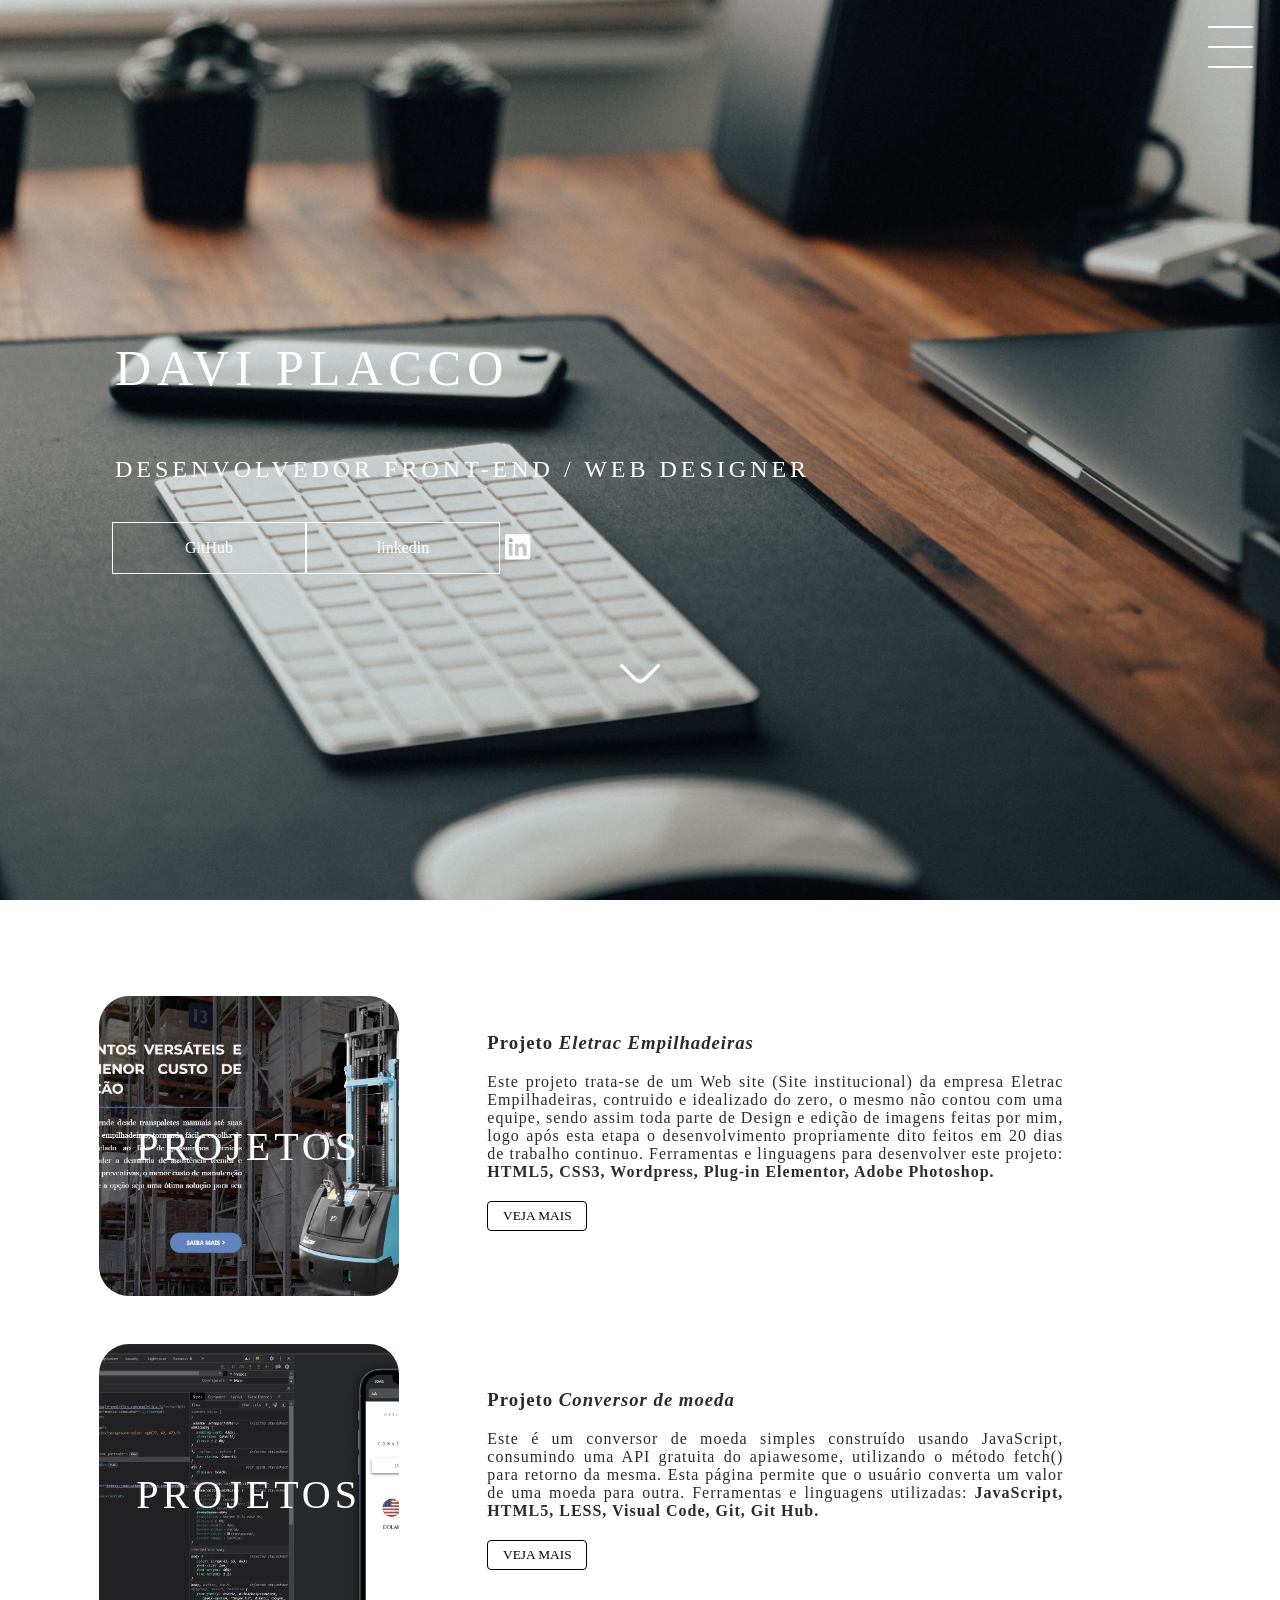
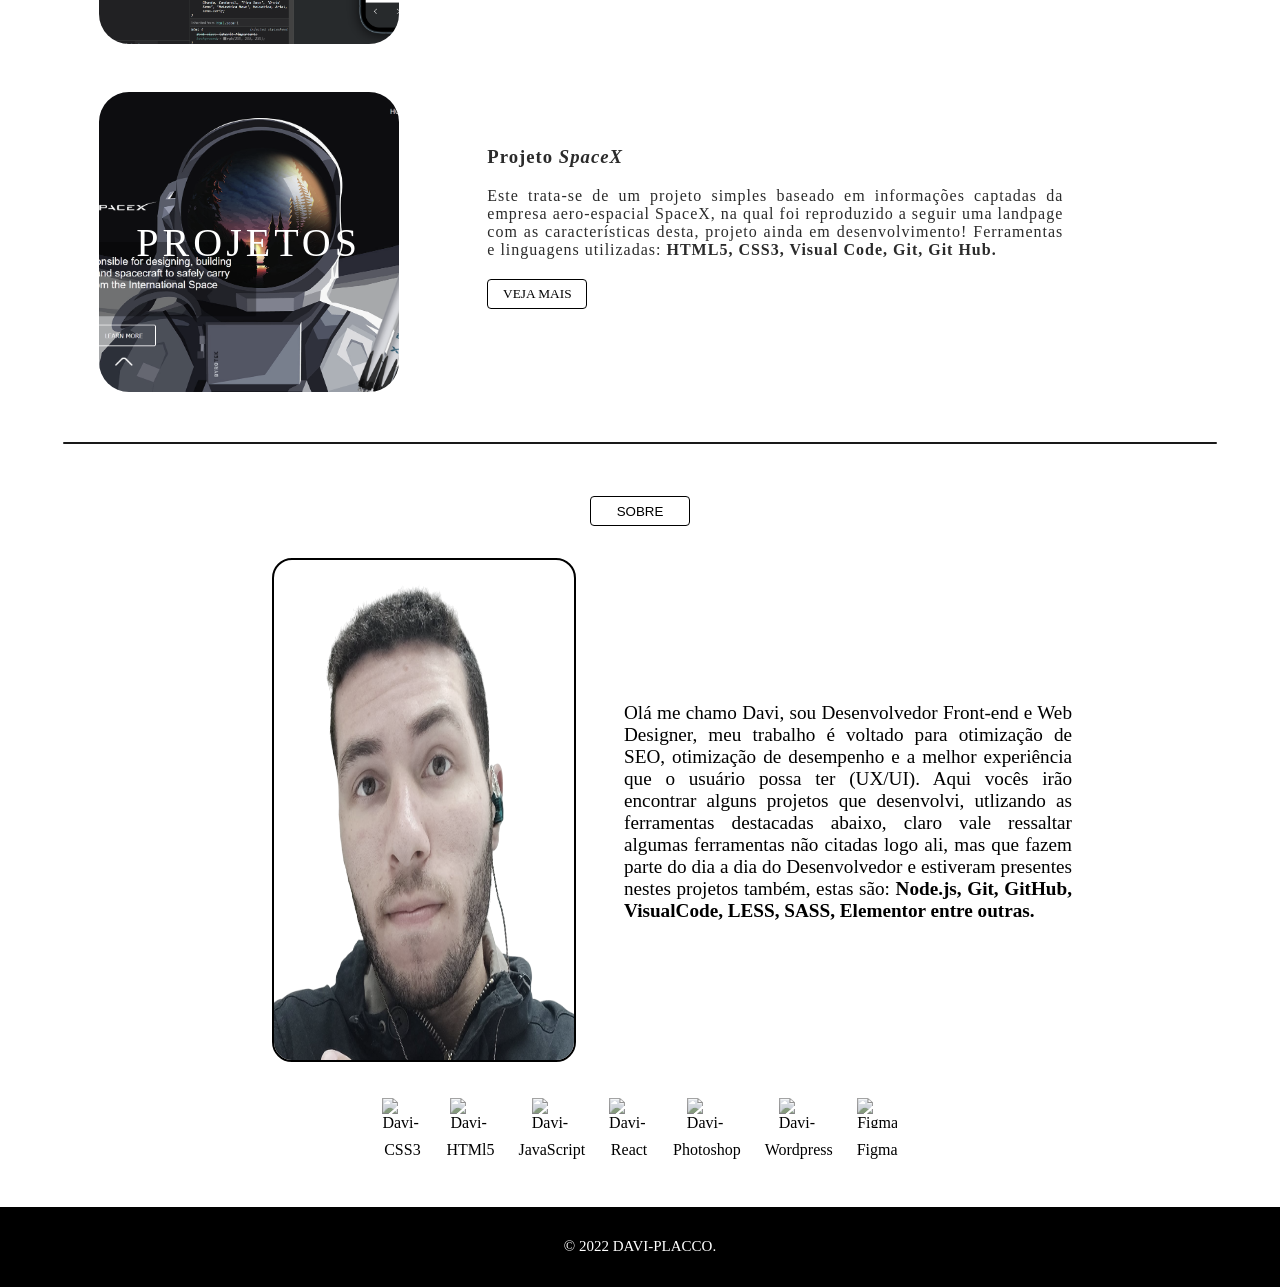
==== commit 0dd52e5a: "Comitando mudança nos projetos" ====
--- a/index.html
+++ b/index.html
@@ -31,7 +31,7 @@
                      </li>
                      <br>
                      <li>
-                      <a href="#">CURRÍCULO</a>
+                      <a href="https://drive.google.com/file/d/1H9iGdIQG-EJrI_D-UZcr5G7iEBW_pP4k/view?usp=sharing">CURRÍCULO</a>
                      </li>
                    </ul>
                 </nav> 
@@ -80,14 +80,11 @@
             </div>      
             <div class="card-text">
                 <h3>
-                    Projeto <i> Tela de Log in Minimalista </i>
+                    Projeto <i> Conversor de moeda </i>
                 </h3>
-                    Esta tela foi desnevolvida com o intuito de trazer uma experiência mais minimalista,
-                    utlizando uma paleta de cores monocromáticas, o mesmo permite a nós vizualizar a tela
-                    sem muitas informações, o que muitas das vezes acaba sendo mais proveitosa a "User Experience" (UX). 
-                    Além de todo minimalismo, ainda assim contamos com animações que agregam a todo Layout da página. Ferramentas 
-                    e linguagens utilizadas: <strong> HTML5, CSS3, Visual Code, Git, Git Hub. </strong>
-                    <button class="botão2"> <a href="https://daviplacco.github.io/Login_screen/"> VEJA MAIS </a> </button>
+                Este é um conversor de moeda simples construído usando JavaScript, consumindo uma API gratuita do apiawesome, utilizando o método fetch() para retorno da mesma. Esta página permite que o usuário converta um valor de uma moeda para outra. Ferramentas 
+                    e linguagens utilizadas: <strong> JavaScript, HTML5, LESS, Visual Code, Git, Git Hub. </strong>
+                    <button class="botão2"> <a href="https://daviplacco.github.io/Currency.Converter/"> VEJA MAIS </a> </button>
             </div>       
         </div>
         </div>
--- a/style.css
+++ b/style.css
@@ -145,7 +145,7 @@
     transition: 400ms ease-in-out 0s;
 }
 .checkbox .trace{
-    width: 50px;
+    width: 45px;
     height: 2px;
     border-radius: 4px;
     background-color: white;
@@ -363,7 +363,7 @@
     margin-left: 10px;
     display: flex;
     background-color: white;
-    background-image: url(login.png);
+    background-image: url(captura\ de\ tela.png);
     background-position: center;
     background-size: cover;
     background-repeat: no-repeat;
@@ -690,9 +690,10 @@
 }
 .pic img{
     width: 300px;
-    justify-content: center;
-    align-items: center;
-    border-radius: 50%;
+    height: 500px;
+    justify-content: center;
+    align-items: center;
+    border-radius: 20px;
     border: solid 2px black;
     filter: grayscale(0.5);
     transition: 600ms ease-in-out;
@@ -710,6 +711,9 @@
     cursor: grabbing;
     transform: scale(1.02);
 }
+#davi{
+    position: relative;
+}
 .tools{
     display: flex;
     list-style: none;
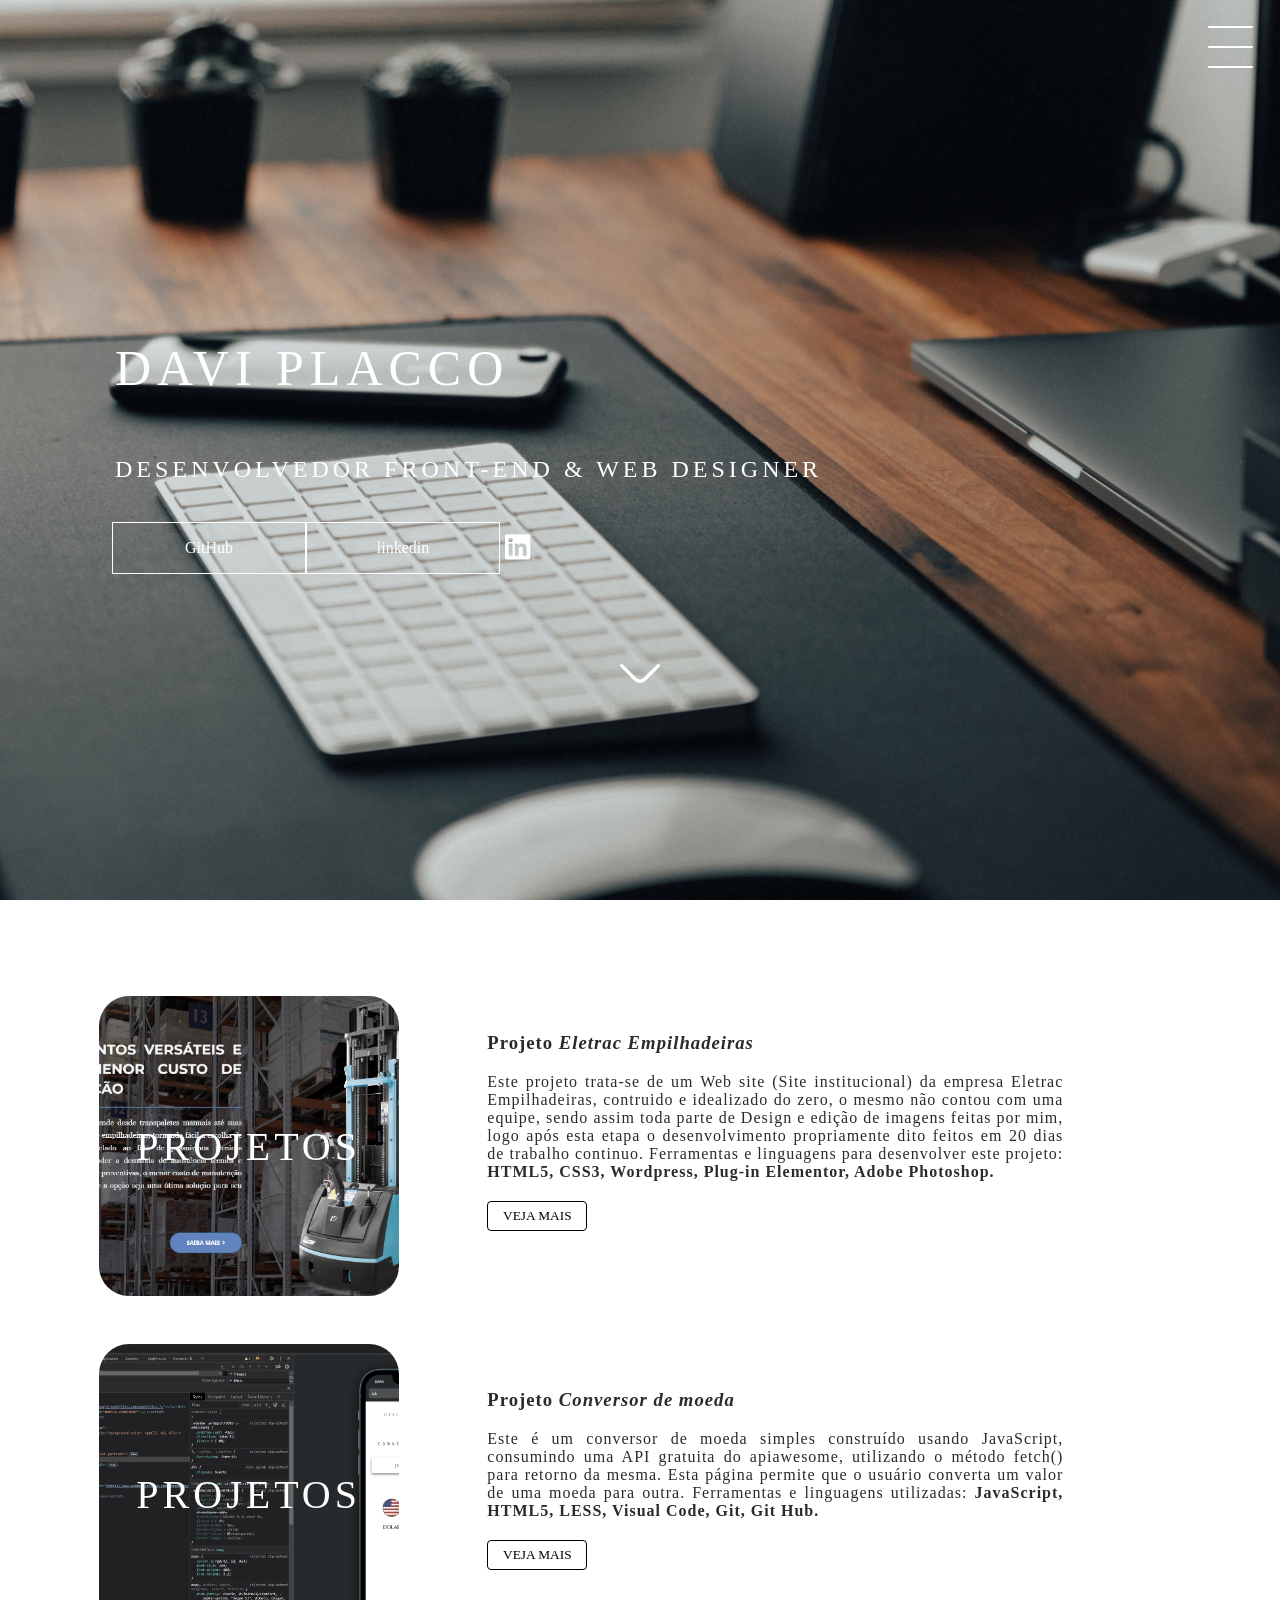
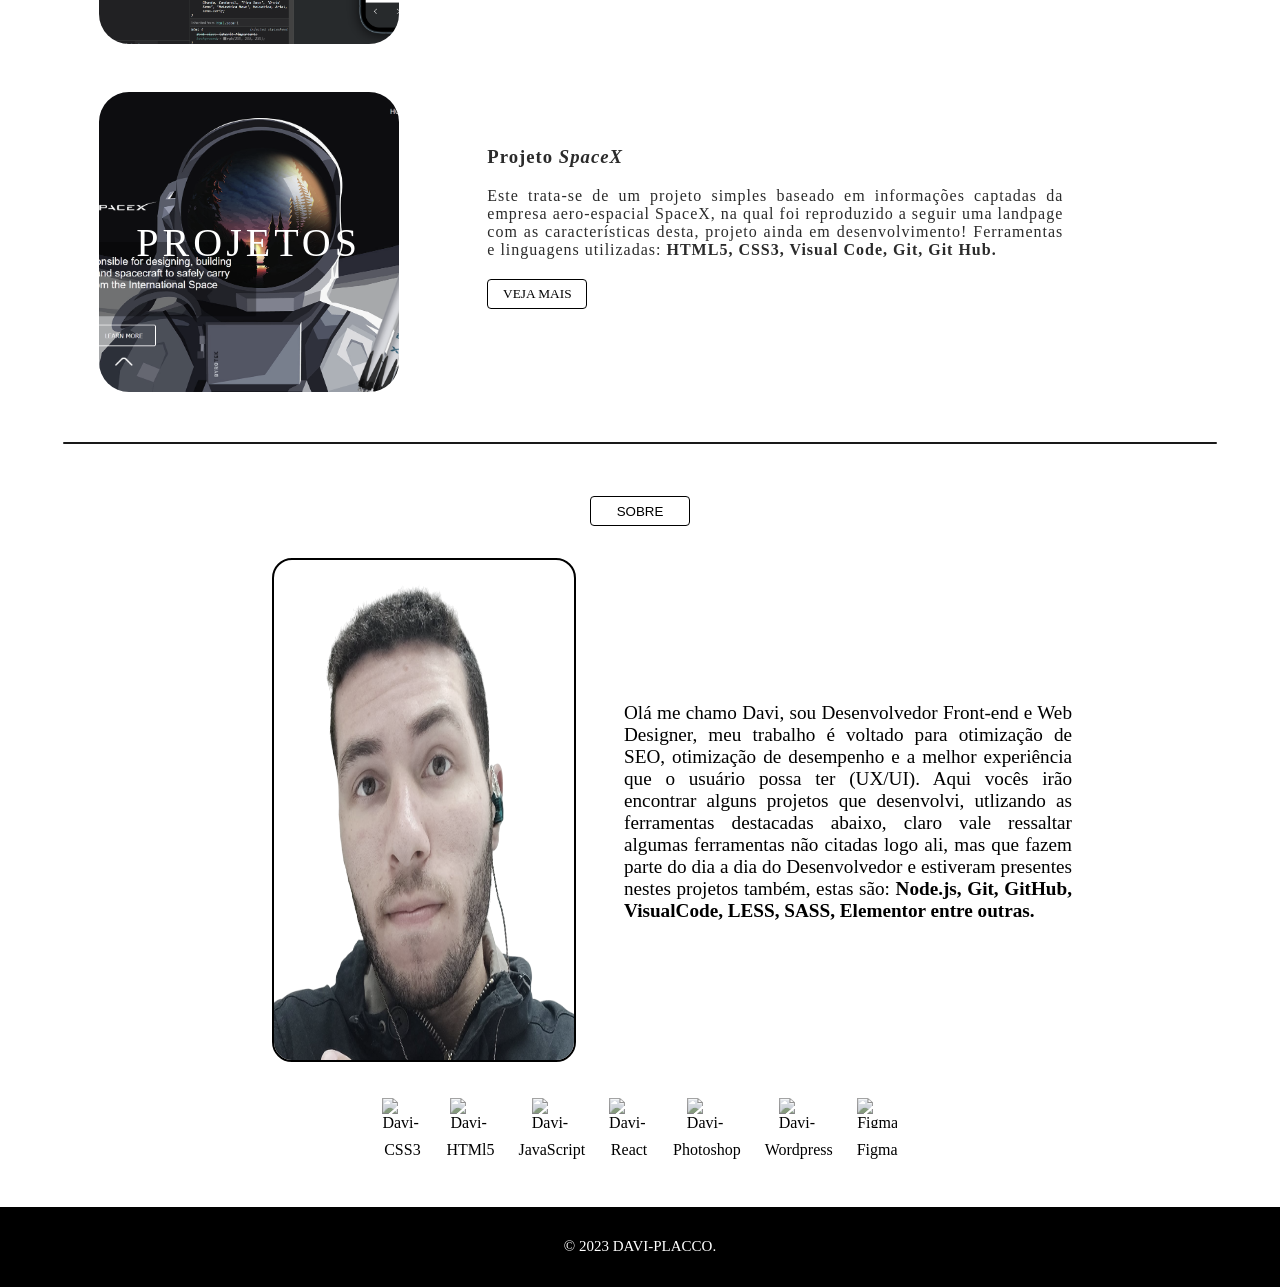
==== commit 343e628b: "Cop changed" ====
--- a/index.html
+++ b/index.html
@@ -27,11 +27,11 @@
                      </li>
                      <br>
                      <li>
-                      <a href="https://www.linkedin.com/in/davi-placco-9b943217a">LINKEDIN</a> 
+                      <a href="https://www.linkedin.com/in/davi-placco-9b943217a">Linkedin</a> 
                      </li>
                      <br>
                      <li>
-                      <a href="https://drive.google.com/file/d/1H9iGdIQG-EJrI_D-UZcr5G7iEBW_pP4k/view?usp=sharing">CURRÍCULO</a>
+                      <a href="https://www.behance.net/davibplacco">Behance</a>
                      </li>
                    </ul>
                 </nav> 
@@ -39,7 +39,7 @@
          </div>
      </div>
        <h1> <a href="#texto"> DAVI PLACCO </a></h1>
-       <h2> <a href="#texto"> DESENVOLVEDOR FRONT-END / WEB DESIGNER </a> </h2>
+       <h2> <a href="#texto"> DESENVOLVEDOR FRONT-END & WEB DESIGNER </a> </h2>
        <div class="social-midia"> 
         <a href="https://github.com/DaviPlacco"> GitHub </a>
         <a href="https://www.linkedin.com/in/davi-placco-9b943217a"> linkedin </a>
@@ -116,7 +116,7 @@
         <div class="containerfour">
          <div class="aboutme">
             <div class="pic">
-              <img src="davi.image.png" alt="">
+              <img src="davi.image.png" alt="" id="davi">
             </div>
             <div id="texto">
                 Olá me chamo Davi, sou Desenvolvedor Front-end e Web Designer, meu trabalho é voltado para otimização de SEO, otimização de desempenho e a melhor experiência que o usuário possa ter (UX/UI). Aqui vocês irão encontrar alguns projetos que desenvolvi, utlizando as ferramentas destacadas abaixo, claro vale ressaltar algumas ferramentas não citadas logo ali, mas que fazem parte do dia a dia do Desenvolvedor e estiveram presentes nestes projetos também, estas são: <b> Node.js, Git, GitHub, VisualCode, LESS, SASS, Elementor entre outras. </b>
@@ -136,7 +136,7 @@
     </main>
     <!-- Footer with the cop. -->
     <footer class="footer">
-        © 2022 DAVI-PLACCO.
+        © 2023 DAVI-PLACCO.
     </footer>
 </body>
 </html>
